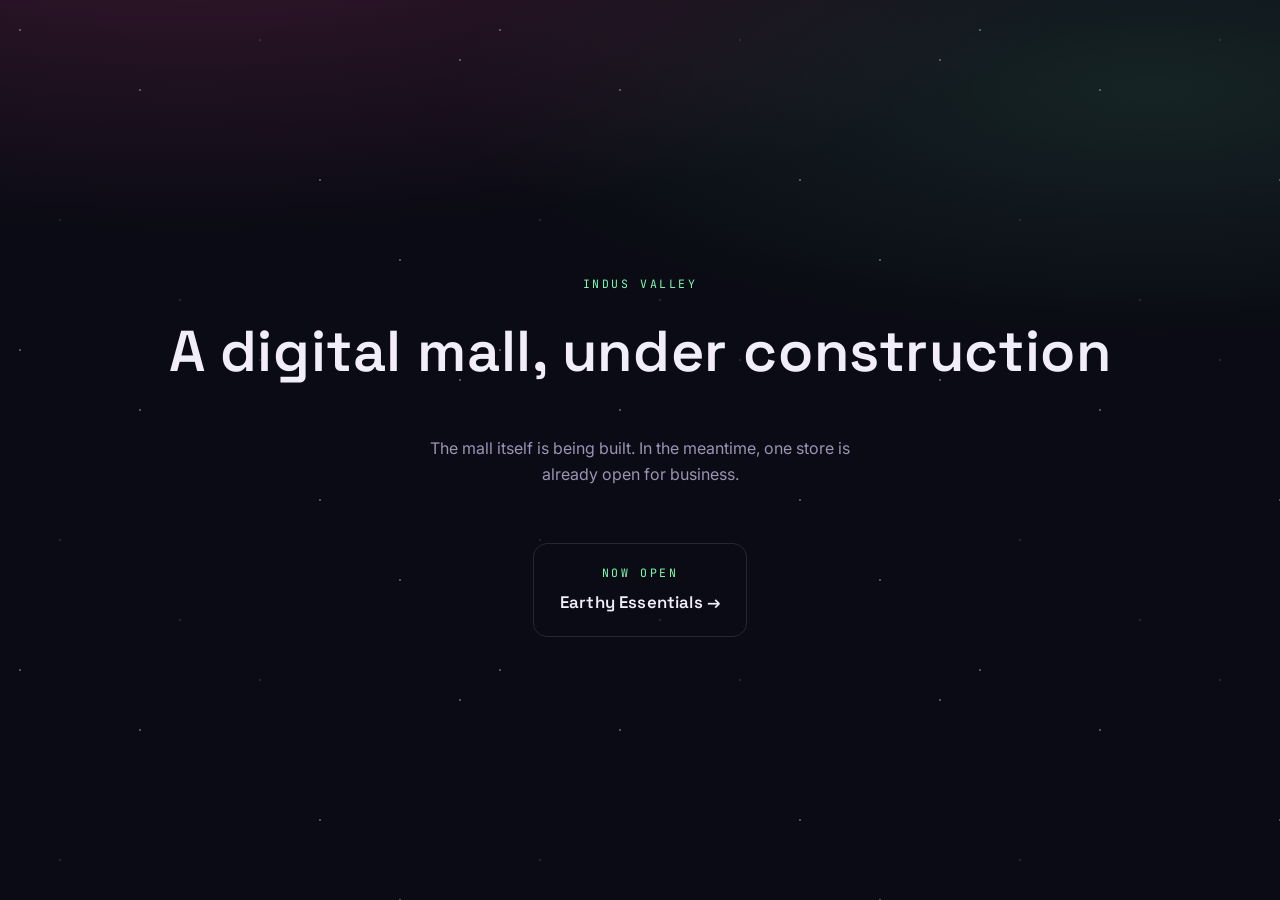
==== index.html @ fb7bfc99 "Add files via upload" ====
<!doctype html>
<html lang="en">
<head>
<meta charset="utf-8">
<meta name="viewport" content="width=device-width, initial-scale=1">
<title>Indus Valley</title>
<meta name="description" content="Indus Valley — a digital mall of stores. Earthy Essentials is now open.">
<link rel="preconnect" href="https://fonts.googleapis.com">
<link href="https://fonts.googleapis.com/css2?family=Space+Grotesk:wght@500;600;700&family=Inter:wght@400;500;600&family=JetBrains+Mono:wght@400;500&display=swap" rel="stylesheet">
<link rel="stylesheet" href="/style.css">
</head>
<body>
<div class="starfield" aria-hidden="true"></div>

<div class="landing">
  <p class="eyebrow">Indus Valley</p>
  <h1>A digital mall, under construction</h1>
  <p style="color:var(--dust);max-width:46ch;">The mall itself is being built. In the meantime, one store is already open for business.</p>

  <div class="stores">
    <a class="store-card" href="/earthyessentials/">
      <span class="eyebrow">Now open</span>
      <h3>Earthy Essentials →</h3>
    </a>
  </div>
</div>

</body>
</html>
---- style.css ----
/* ==========================================================================
   Indus Valley / Earthy Essentials — shared stylesheet
   Design tokens
   ========================================================================== */
:root{
  --space-black:#0a0b14;
  --nebula-violet:#1c1533;
  --nebula-violet-2:#241b3d;
  --plasma-pink:#ff4fa3;
  --plasma-pink-dim:#a83a72;
  --bio-green:#7cffb2;
  --bio-green-dim:#3f7a5c;
  --starlight:#f1eefa;
  --dust:#9c93b5;
  --hairline: rgba(241,238,250,0.12);

  --display:'Space Grotesk', 'Arial Narrow', sans-serif;
  --body:'Inter', -apple-system, 'Segoe UI', sans-serif;
  --mono:'JetBrains Mono', 'Courier New', monospace;
}

*{box-sizing:border-box;}
html{scroll-behavior:smooth;}
body{
  margin:0;
  background:
    radial-gradient(ellipse 120% 60% at 15% -10%, rgba(255,79,163,0.18), transparent 60%),
    radial-gradient(ellipse 100% 50% at 90% 10%, rgba(124,255,178,0.10), transparent 55%),
    var(--space-black);
  color:var(--starlight);
  font-family:var(--body);
  line-height:1.6;
  -webkit-font-smoothing:antialiased;
  overflow-x:hidden;
}

a{color:inherit;}
img{max-width:100%;display:block;}

h1,h2,h3{
  font-family:var(--display);
  font-weight:600;
  letter-spacing:0.01em;
  margin:0 0 0.4em;
}

.eyebrow{
  font-family:var(--mono);
  font-size:0.72rem;
  letter-spacing:0.22em;
  text-transform:uppercase;
  color:var(--bio-green);
}

/* Starfield background dots, generated via layered gradients */
.starfield{
  position:fixed;
  inset:0;
  z-index:0;
  pointer-events:none;
  background-image:
    radial-gradient(1.5px 1.5px at 20px 30px, var(--starlight), transparent),
    radial-gradient(1.5px 1.5px at 140px 90px, var(--starlight), transparent),
    radial-gradient(1px 1px at 260px 40px, var(--dust), transparent),
    radial-gradient(1.5px 1.5px at 320px 180px, var(--starlight), transparent),
    radial-gradient(1px 1px at 60px 220px, var(--dust), transparent),
    radial-gradient(1.5px 1.5px at 400px 260px, var(--starlight), transparent),
    radial-gradient(1px 1px at 180px 300px, var(--dust), transparent),
    radial-gradient(1.5px 1.5px at 460px 60px, var(--starlight), transparent);
  background-repeat:repeat;
  background-size:480px 320px;
  opacity:0.6;
  animation:drift 90s linear infinite;
}
@keyframes drift{
  from{background-position:0 0;}
  to{background-position:-480px 320px;}
}

.wrap{position:relative;z-index:1;max-width:1080px;margin:0 auto;padding:0 24px;}

/* ---------------- Header / nav ---------------- */
header.site{
  position:sticky;top:0;z-index:20;
  backdrop-filter:blur(10px);
  background:rgba(10,11,20,0.72);
  border-bottom:1px solid var(--hairline);
}
.nav-row{
  display:flex;align-items:center;justify-content:space-between;
  padding:14px 0;
}
.brand{
  font-family:var(--display);
  font-size:1.15rem;
  text-decoration:none;
  display:flex;align-items:center;gap:8px;
}
.brand .dot{width:8px;height:8px;border-radius:50%;background:var(--bio-green);box-shadow:0 0 8px var(--bio-green);}
.back-link{
  font-family:var(--mono);
  font-size:0.78rem;
  color:var(--dust);
  text-decoration:none;
  border:1px solid var(--hairline);
  padding:6px 12px;
  border-radius:100px;
}
.back-link:hover{color:var(--starlight);border-color:var(--dust);}

/* ---------------- Hero ---------------- */
.hero{padding:72px 0 40px;text-align:center;}
.hero h1{
  font-size:clamp(2.4rem,6vw,4.2rem);
  background:linear-gradient(120deg,var(--starlight) 30%,var(--plasma-pink) 70%,var(--bio-green) 100%);
  -webkit-background-clip:text;background-clip:text;color:transparent;
}
.hero p.tagline{
  max-width:560px;margin:18px auto 0;
  color:var(--dust);
  font-size:1.05rem;
}

/* ---------------- Constellation nav ---------------- */
.constellation{
  margin:56px auto 0;
  max-width:920px;
}
.constellation svg{width:100%;height:auto;overflow:visible;}
.const-line{stroke:var(--hairline);stroke-width:1;}
.const-node circle{
  fill:var(--nebula-violet-2);
  stroke:var(--bio-green);
  stroke-width:1.4;
  transition:transform .25s ease, fill .25s ease;
}
.const-node{cursor:pointer;}
.const-node:hover circle{fill:var(--bio-green);transform-origin:center;}
.const-node text{
  fill:var(--dust);
  font-family:var(--mono);
  font-size:9px;
  text-transform:uppercase;
  letter-spacing:0.05em;
}
.const-node:hover text{fill:var(--starlight);}
@media (prefers-reduced-motion:no-preference){
  .const-node circle{animation:twinkle 3.4s ease-in-out infinite;}
  .const-node:nth-child(odd) circle{animation-delay:1.1s;}
  .const-node:nth-child(3n) circle{animation-delay:2.2s;}
}
@keyframes twinkle{
  0%,100%{opacity:1;}
  50%{opacity:0.55;}
}

/* ---------------- Category sections ---------------- */
.category{
  display:grid;
  grid-template-columns:1fr 1fr;
  gap:40px;
  align-items:center;
  padding:64px 0;
  border-top:1px solid var(--hairline);
  scroll-margin-top:90px;
}
.category:nth-child(even){direction:rtl;}
.category:nth-child(even) > *{direction:ltr;}
.category .media{
  border-radius:14px;
  overflow:hidden;
  border:1px solid var(--hairline);
  box-shadow:0 30px 60px -30px rgba(0,0,0,0.6);
  position:relative;
}
.category .media::after{
  content:"";position:absolute;inset:0;
  background:linear-gradient(180deg,transparent 60%,rgba(10,11,20,0.55));
}
.category .media img{width:100%;height:100%;object-fit:cover;aspect-ratio:4/3;}
.category .index{
  font-family:var(--mono);
  color:var(--plasma-pink);
  font-size:0.8rem;
  letter-spacing:0.18em;
}
.category h2{font-size:1.7rem;margin-top:6px;}
.category p{color:var(--dust);max-width:44ch;}

@media (max-width:760px){
  .category, .category:nth-child(even){
    grid-template-columns:1fr;direction:ltr;
  }
}

/* ---------------- Specials / Instore banner ---------------- */
.specials{
  margin:24px 0 0;
  padding:36px;
  border-radius:16px;
  border:1px dashed var(--plasma-pink-dim);
  background:linear-gradient(135deg, rgba(255,79,163,0.08), rgba(124,255,178,0.05));
  text-align:center;
}
.specials h3{color:var(--plasma-pink);}

/* ---------------- Membership ---------------- */
.membership{
  padding:72px 0;
  text-align:center;
  border-top:1px solid var(--hairline);
}
.membership .form-shell{
  margin-top:28px;
  border:1px solid var(--hairline);
  border-radius:16px;
  overflow:hidden;
  background:var(--nebula-violet);
}
.membership iframe{width:100%;height:900px;border:0;background:var(--starlight);}

/* ---------------- Footer ---------------- */
footer.site{
  padding:40px 0 60px;
  text-align:center;
  color:var(--dust);
  font-family:var(--mono);
  font-size:0.78rem;
  letter-spacing:0.04em;
}
footer.site a{color:var(--bio-green);text-decoration:none;}

/* ---------------- Age gate ---------------- */
.age-gate{
  position:fixed;inset:0;z-index:50;
  background:rgba(6,6,12,0.94);
  display:flex;align-items:center;justify-content:center;
  padding:24px;
}
.age-gate[hidden]{display:none;}
.age-card{
  max-width:380px;text-align:center;
  border:1px solid var(--hairline);
  border-radius:16px;
  padding:36px 28px;
  background:var(--nebula-violet);
}
.age-card h2{font-size:1.3rem;}
.age-card p{color:var(--dust);font-size:0.92rem;}
.age-actions{display:flex;gap:12px;margin-top:24px;}
.btn{
  flex:1;
  font-family:var(--mono);
  font-size:0.82rem;
  letter-spacing:0.04em;
  padding:12px 16px;
  border-radius:100px;
  border:1px solid var(--hairline);
  background:transparent;
  color:var(--starlight);
  cursor:pointer;
}
.btn.primary{background:var(--bio-green);color:var(--space-black);border-color:var(--bio-green);font-weight:600;}
.btn:focus-visible, a:focus-visible, .const-node:focus-visible circle{
  outline:2px solid var(--plasma-pink);outline-offset:3px;
}

/* Coming-soon landing (root indusvalley.earth) */
.landing{
  min-height:100vh;
  display:flex;flex-direction:column;align-items:center;justify-content:center;
  text-align:center;padding:24px;position:relative;z-index:1;
}
.landing h1{font-size:clamp(2.2rem,7vw,3.6rem);}
.stores{
  margin-top:40px;display:flex;gap:16px;flex-wrap:wrap;justify-content:center;
}
.store-card{
  border:1px solid var(--hairline);
  border-radius:14px;
  padding:20px 26px;
  text-decoration:none;
  min-width:200px;
  transition:border-color .2s ease, transform .2s ease;
}
.store-card:hover{border-color:var(--bio-green);transform:translateY(-2px);}
.store-card .eyebrow{display:block;margin-bottom:6px;}
.store-card h3{margin:0;font-size:1.05rem;}
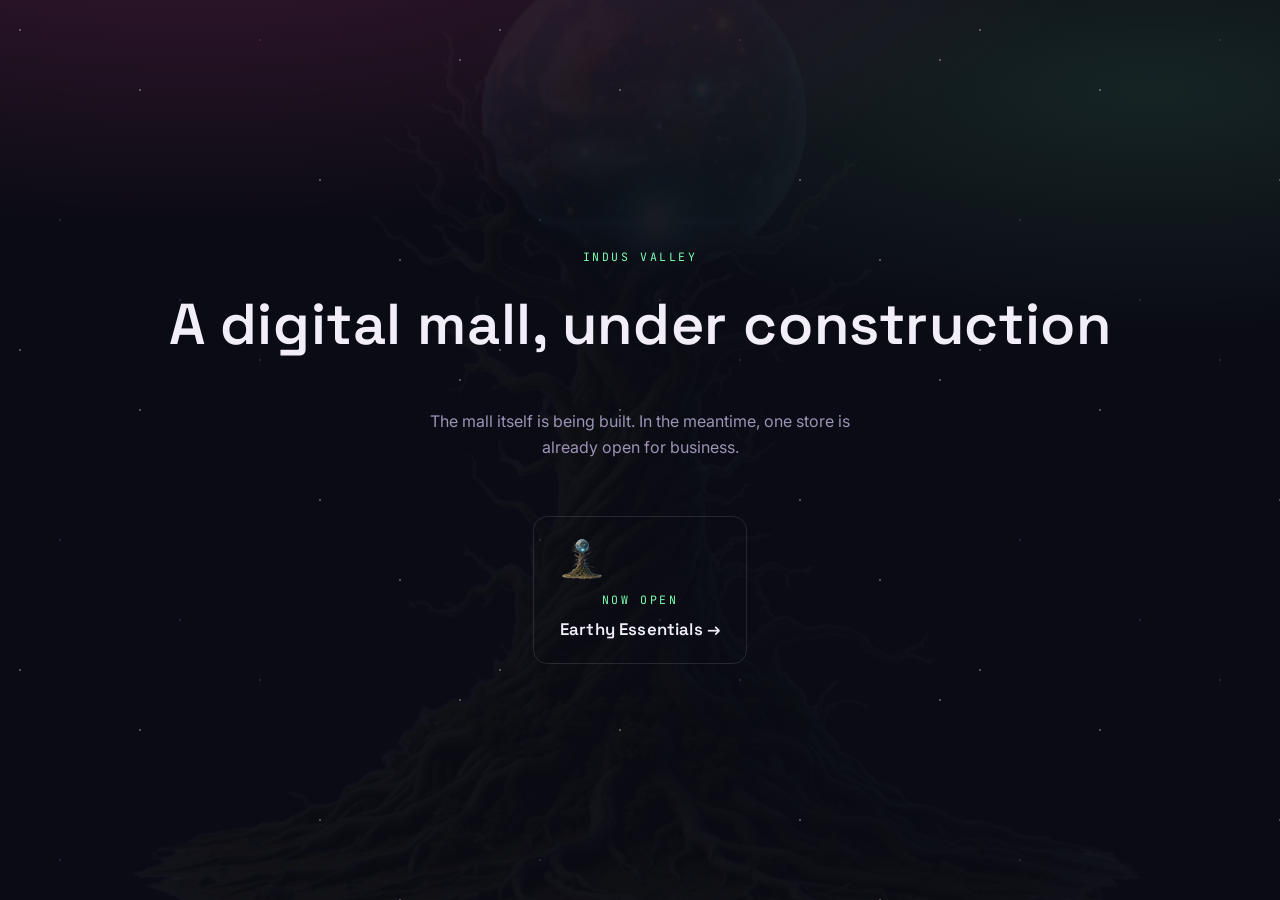
==== commit 1d470d5b: "Add files via upload" ====
--- a/index.html
+++ b/index.html
@@ -8,6 +8,8 @@
 <link rel="preconnect" href="https://fonts.googleapis.com">
 <link href="https://fonts.googleapis.com/css2?family=Space+Grotesk:wght@500;600;700&family=Inter:wght@400;500;600&family=JetBrains+Mono:wght@400;500&display=swap" rel="stylesheet">
 <link rel="stylesheet" href="/style.css">
+<link rel="icon" type="image/png" sizes="192x192" href="/assets/favicon-192.png">
+<link rel="icon" type="image/png" sizes="64x64" href="/assets/favicon-64.png">
 </head>
 <body>
 <div class="starfield" aria-hidden="true"></div>
@@ -19,6 +21,7 @@
 
   <div class="stores">
     <a class="store-card" href="/earthyessentials/">
+      <img src="/assets/logo-icon-small.png" alt="" class="store-card-icon">
       <span class="eyebrow">Now open</span>
       <h3>Earthy Essentials →</h3>
     </a>
--- a/style.css
+++ b/style.css
@@ -79,6 +79,22 @@
 
 .wrap{position:relative;z-index:1;max-width:1080px;margin:0 auto;padding:0 24px;}
 
+body::before{
+  content:"";
+  position:fixed;
+  top:50%;left:50%;
+  transform:translate(-50%,-50%);
+  width:min(1100px, 140vw);
+  height:min(1100px, 140vw);
+  background-image:url('assets/logo-icon.png');
+  background-size:contain;
+  background-repeat:no-repeat;
+  background-position:center;
+  opacity:0.05;
+  z-index:0;
+  pointer-events:none;
+}
+
 /* ---------------- Header / nav ---------------- */
 header.site{
   position:sticky;top:0;z-index:20;
@@ -97,6 +113,7 @@
   display:flex;align-items:center;gap:8px;
 }
 .brand .dot{width:8px;height:8px;border-radius:50%;background:var(--bio-green);box-shadow:0 0 8px var(--bio-green);}
+.brand-mark{height:150px;width:auto;display:block;}
 .back-link{
   font-family:var(--mono);
   font-size:0.78rem;
@@ -107,6 +124,14 @@
   border-radius:100px;
 }
 .back-link:hover{color:var(--starlight);border-color:var(--dust);}
+.header-links{display:flex;align-items:center;gap:16px;}
+.header-links > a:not(.back-link){
+  font-family:var(--mono);
+  font-size:0.8rem;
+  color:var(--dust);
+  text-decoration:none;
+}
+.header-links > a:not(.back-link):hover{color:var(--bio-green);}
 
 /* ---------------- Hero ---------------- */
 .hero{padding:72px 0 40px;text-align:center;}
@@ -175,7 +200,12 @@
 }
 .category .media::after{
   content:"";position:absolute;inset:0;
-  background:linear-gradient(180deg,transparent 60%,rgba(10,11,20,0.55));
+  background-image:
+    linear-gradient(180deg,transparent 60%,rgba(10,11,20,0.55)),
+    url('assets/logo-icon.png');
+  background-repeat:no-repeat, no-repeat;
+  background-position:0 0, bottom 10px right 10px;
+  background-size:100% 100%, 44px 44px;
 }
 .category .media img{width:100%;height:100%;object-fit:cover;aspect-ratio:4/3;}
 .category .index{
@@ -192,6 +222,69 @@
     grid-template-columns:1fr;direction:ltr;
   }
 }
+
+/* Full-width category variant (used once real product data exists) */
+.category--full{
+  display:block;
+}
+.category--full .cat-head p{max-width:none;}
+.category--full .strain-tag{display:inline-block;margin-top:6px;}
+
+.photo-pending{
+  margin-top:20px;
+  aspect-ratio:21/8;
+  border-radius:14px;
+  border:1px dashed var(--hairline);
+  display:flex;flex-direction:column;align-items:center;justify-content:center;
+  gap:8px;color:var(--dust);
+  background-color:rgba(255,255,255,0.02);
+  background-image:url('assets/logo-icon.png');
+  background-repeat:no-repeat;
+  background-position:bottom 10px right 10px;
+  background-size:44px 44px;
+  position:relative;
+}
+.photo-pending .play-dot{border:none;font-size:1.4rem;}
+.photo-pending p{margin:0;font-family:var(--mono);font-size:0.72rem;letter-spacing:0.08em;text-transform:uppercase;}
+
+.product-grid{
+  margin-top:20px;
+  display:grid;
+  grid-template-columns:repeat(auto-fill, minmax(180px, 1fr));
+  gap:14px;
+}
+.product-card{
+  border:1px solid var(--hairline);
+  border-radius:12px;
+  padding:16px 18px;
+  background:var(--nebula-violet);
+}
+.product-card h4{
+  font-family:var(--display);font-size:1rem;margin:0 0 4px;color:var(--starlight);
+}
+.product-card .variant{margin:0 0 6px;color:var(--dust);font-size:0.85rem;max-width:none;}
+.product-card .price{margin:0;color:var(--bio-green);font-family:var(--mono);font-size:0.85rem;max-width:none;}
+.product-card .badge{
+  display:inline-block;margin-top:8px;
+  padding:3px 12px;border-radius:100px;
+  font-family:var(--mono);font-size:0.7rem;letter-spacing:0.03em;
+  border:1px solid var(--plasma-pink-dim);color:var(--plasma-pink);
+}
+
+.strain-tag{
+  display:inline-block;
+  font-family:var(--mono);font-size:0.72rem;letter-spacing:0.06em;
+  color:var(--bio-green);border:1px solid var(--bio-green-dim);
+  padding:4px 12px;border-radius:100px;
+}
+
+.coming-soon-block{
+  margin-top:20px;
+  border:1px dashed var(--hairline);
+  border-radius:14px;
+  padding:36px;text-align:center;color:var(--dust);
+}
+.coming-soon-block p:last-child{margin:6px 0 0;max-width:none;}
 
 /* ---------------- Specials / Instore banner ---------------- */
 .specials{
@@ -204,6 +297,74 @@
 }
 .specials h3{color:var(--plasma-pink);}
 
+/* ---------------- Garden of Balance video section ---------------- */
+.learn{
+  padding:72px 0 24px;
+  border-top:1px solid var(--hairline);
+  text-align:center;
+}
+.avatar-tabs{
+  margin-top:36px;
+  display:flex;gap:10px;justify-content:center;flex-wrap:wrap;
+}
+.avatar-tab{
+  font-family:var(--mono);font-size:0.82rem;letter-spacing:0.04em;
+  padding:10px 20px;border-radius:100px;
+  border:1px solid var(--hairline);
+  background:transparent;color:var(--dust);cursor:pointer;
+  transition:border-color .2s ease, color .2s ease, background .2s ease;
+}
+.avatar-tab:hover{color:var(--starlight);border-color:var(--dust);}
+.avatar-tab.active{background:var(--bio-green);color:var(--space-black);border-color:var(--bio-green);font-weight:600;}
+
+.learn-panel{
+  margin-top:28px;
+  display:grid;
+  grid-template-columns:1.3fr 1fr;
+  gap:24px;
+  text-align:left;
+  align-items:start;
+}
+@media (max-width:760px){
+  .learn-panel{grid-template-columns:1fr;}
+}
+.video-frame{
+  border-radius:14px;
+  overflow:hidden;
+  aspect-ratio:16/9;
+  background:var(--space-black);
+  border:1px solid var(--hairline);
+  position:relative;
+}
+.video-frame video{width:100%;height:100%;border:0;display:block;background:#000;}
+.video-placeholder{
+  position:absolute;inset:0;
+  display:flex;flex-direction:column;align-items:center;justify-content:center;
+  gap:10px;color:var(--dust);
+}
+.video-placeholder[hidden]{display:none;}
+.play-dot{
+  width:48px;height:48px;border-radius:50%;
+  border:1px solid var(--bio-green);color:var(--bio-green);
+  display:flex;align-items:center;justify-content:center;
+  font-size:0.95rem;
+}
+.video-placeholder p{margin:0;font-family:var(--mono);font-size:0.75rem;letter-spacing:0.08em;text-transform:uppercase;color:var(--dust);}
+
+.question-list{
+  display:flex;flex-direction:column;gap:10px;
+}
+.question-btn{
+  text-align:left;
+  font-family:var(--body);font-size:0.95rem;color:var(--starlight);
+  padding:14px 18px;border-radius:12px;
+  border:1px solid var(--hairline);
+  background:var(--nebula-violet);
+  cursor:pointer;
+  transition:border-color .2s ease, transform .15s ease;
+}
+.question-btn:hover{border-color:var(--bio-green);transform:translateX(2px);}
+
 /* ---------------- Membership ---------------- */
 .membership{
   padding:72px 0;
@@ -230,24 +391,58 @@
 }
 footer.site a{color:var(--bio-green);text-decoration:none;}
 
-/* ---------------- Age gate ---------------- */
-.age-gate{
-  position:fixed;inset:0;z-index:50;
-  background:rgba(6,6,12,0.94);
+/* ---------------- Gate screens (age + membership) ---------------- */
+.gate-screen{
+  position:relative;z-index:1;
+  min-height:100vh;
   display:flex;align-items:center;justify-content:center;
-  padding:24px;
-}
-.age-gate[hidden]{display:none;}
-.age-card{
-  max-width:380px;text-align:center;
+  padding:48px 24px;
+}
+.gate-screen[hidden]{display:none;}
+.gate-card{
+  max-width:420px;width:100%;text-align:center;
   border:1px solid var(--hairline);
   border-radius:16px;
-  padding:36px 28px;
+  padding:40px 32px;
   background:var(--nebula-violet);
 }
-.age-card h2{font-size:1.3rem;}
-.age-card p{color:var(--dust);font-size:0.92rem;}
-.age-actions{display:flex;gap:12px;margin-top:24px;}
+.gate-card--wide{max-width:640px;}
+.gate-logo{max-width:220px;width:60%;margin:0 auto 20px;display:block;}
+.gate-logo--small{max-width:80px;}
+.gate-card h1{font-size:1.6rem;}
+.gate-card p{color:var(--dust);font-size:0.95rem;}
+.gate-actions{display:flex;gap:12px;margin-top:24px;}
+.gate-actions--center{justify-content:center;}
+.gate-card .form-shell{margin-top:24px;}
+.gate-card .form-shell iframe{height:640px;}
+.gate-skip{margin-top:16px;font-size:0.85rem;}
+.linklike{
+  background:none;border:none;padding:0;
+  color:var(--bio-green);font-family:var(--mono);font-size:0.85rem;
+  text-decoration:underline;cursor:pointer;
+}
+.access-code-block{margin-top:28px;text-align:left;}
+.access-code-block label{
+  display:block;font-family:var(--mono);font-size:0.75rem;
+  letter-spacing:0.08em;text-transform:uppercase;color:var(--dust);
+  margin-bottom:8px;
+}
+.access-code-row{display:flex;gap:10px;flex-wrap:wrap;}
+.access-code-row input{
+  flex:1;min-width:180px;
+  background:var(--space-black);
+  border:1px solid var(--hairline);
+  border-radius:10px;
+  padding:12px 14px;
+  color:var(--starlight);
+  font-family:var(--body);font-size:0.95rem;
+}
+.access-code-row input:focus-visible{outline:2px solid var(--bio-green);outline-offset:2px;}
+.access-code-row .btn{flex:none;}
+.access-code-msg{
+  margin-top:10px;font-size:0.85rem;color:var(--plasma-pink);
+}
+.access-code-msg[hidden]{display:none;}
 .btn{
   flex:1;
   font-family:var(--mono);
@@ -284,5 +479,6 @@
   transition:border-color .2s ease, transform .2s ease;
 }
 .store-card:hover{border-color:var(--bio-green);transform:translateY(-2px);}
+.store-card-icon{width:44px;height:44px;margin-bottom:10px;}
 .store-card .eyebrow{display:block;margin-bottom:6px;}
 .store-card h3{margin:0;font-size:1.05rem;}
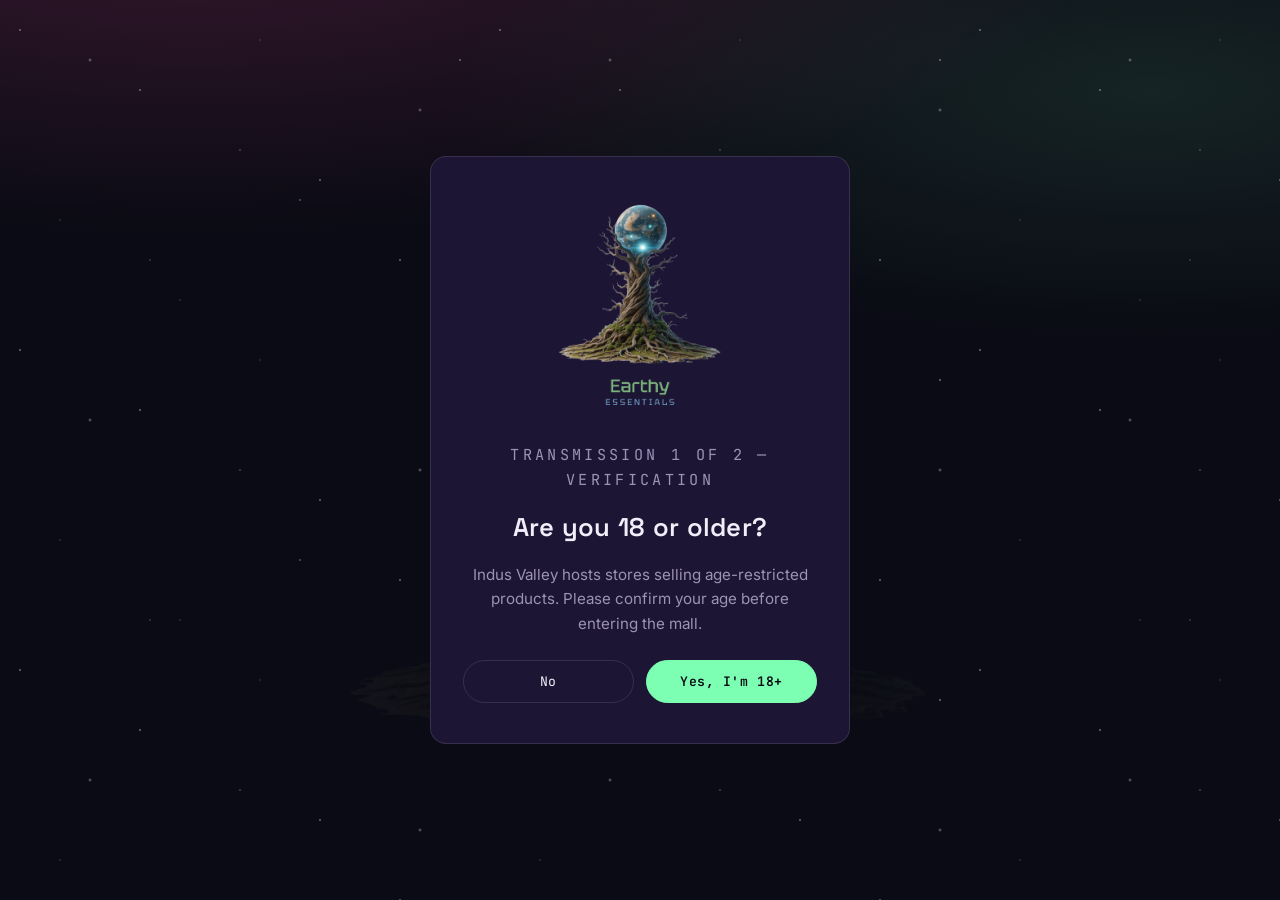
==== commit df9ec68a: "Add files via upload" ====
--- a/index.html
+++ b/index.html
@@ -13,20 +13,251 @@
 </head>
 <body>
 <div class="starfield" aria-hidden="true"></div>
-
-<div class="landing">
-  <p class="eyebrow">Indus Valley</p>
-  <h1>A digital mall, under construction</h1>
-  <p style="color:var(--dust);max-width:46ch;">The mall itself is being built. In the meantime, one store is already open for business.</p>
-
-  <div class="stores">
-    <a class="store-card" href="/earthyessentials/">
-      <img src="/assets/logo-icon-small.png" alt="" class="store-card-icon">
-      <span class="eyebrow">Now open</span>
-      <h3>Earthy Essentials →</h3>
-    </a>
+<div class="starfield starfield-fast" aria-hidden="true"></div>
+
+<!-- ===================== STAGE 1: AGE VERIFICATION ===================== -->
+<section class="gate-screen" id="gateAge">
+  <div class="gate-card">
+    <img class="gate-logo" src="/assets/logo-vertical-medium.png" alt="Indus Valley">
+    <p class="eyebrow">Transmission 1 of 2 — Verification</p>
+    <h1>Are you 18 or older?</h1>
+    <p>Indus Valley hosts stores selling age-restricted products. Please confirm your age before entering the mall.</p>
+    <div class="gate-actions">
+      <button class="btn" id="ageNo">No</button>
+      <button class="btn primary" id="ageYes">Yes, I'm 18+</button>
+    </div>
+  </div>
+</section>
+
+<!-- ===================== STAGE 2: MEMBERSHIP & VERIFICATION ===================== -->
+<section class="gate-screen" id="gateMember" hidden>
+  <div class="gate-card gate-card--wide">
+    <p class="eyebrow">Transmission 2 of 2 — Membership</p>
+    <h1>Join the crew</h1>
+    <p>New here? Fill in the membership form below. We'll email you a unique access code — you'll only be let into the mall once you enter it below. Already a member? Enter your code straight away.</p>
+
+    <form id="membershipForm" class="member-form">
+      <div class="form-field">
+        <label for="mfName">Full name</label>
+        <input type="text" id="mfName" name="name" required autocomplete="name">
+      </div>
+      <div class="form-field">
+        <label for="mfEmail">Email address</label>
+        <input type="email" id="mfEmail" name="email" required autocomplete="email">
+      </div>
+      <div class="form-field">
+        <label for="mfPhone">Phone number</label>
+        <input type="tel" id="mfPhone" name="phone" autocomplete="tel">
+      </div>
+
+      <fieldset class="form-field">
+        <legend>Are you 18 years or older?</legend>
+        <label class="radio-option"><input type="radio" name="ageConfirm" value="yes" required> Yes</label>
+        <label class="radio-option"><input type="radio" name="ageConfirm" value="no"> No</label>
+      </fieldset>
+      <p class="age-block-msg" id="ageBlockMsg" hidden>You must be 18 or older to join. Come back when you're 18 — see you then 🌙</p>
+
+      <label class="consent-row">
+        <input type="checkbox" id="mfConsent" required>
+        <span>I confirm I am 18 or older, the details above are accurate, and I agree to the club's <button type="button" class="linklike-inline" id="disclaimerToggle">membership terms &amp; disclaimer</button>.</span>
+      </label>
+
+      <div class="disclaimer-box" id="disclaimerBox" hidden>
+        <h4>Membership Terms &amp; Disclaimer</h4>
+        <p>This membership form is provided for the purpose of joining the Indus Valley club, granting access to Indus Valley's stores, including Earthy Essentials. By submitting this form, you confirm that you are 18 years of age or older, and that all details you have provided are true and accurate to the best of your knowledge.</p>
+        <p>Membership is intended for personal, private, and responsible use in accordance with applicable law. Indus Valley does not encourage or condone unlawful use, sale, or distribution of any product. It remains the member's responsibility to understand and comply with the laws applicable to them in their jurisdiction.</p>
+        <p>Your information is used solely to manage your membership, verify your age, and communicate with you about your membership and any associated benefits, such as your access code or promotions. It will not be sold to third parties.</p>
+        <p>Membership may be declined or revoked at the discretion of Indus Valley.</p>
+      </div>
+
+      <button type="submit" class="btn primary" id="memberSubmitBtn">Join the Club</button>
+      <p class="form-msg" id="formMsg" hidden></p>
+    </form>
+
+    <div id="membershipSuccess" hidden>
+      <p class="eyebrow">Welcome</p>
+      <h2>You're in the club 🖖</h2>
+      <p style="color:var(--dust);">Check your email for your access code, then enter it below.</p>
+    </div>
+
+    <div class="access-code-block">
+      <label for="accessCodeInput">Access code</label>
+      <div class="access-code-row">
+        <input type="text" id="accessCodeInput" placeholder="Enter the code from your verification email" autocomplete="off">
+        <button class="btn primary" id="accessCodeSubmit">Enter the mall</button>
+      </div>
+      <p class="access-code-msg" id="accessCodeMsg" hidden></p>
+    </div>
+  </div>
+</section>
+
+<!-- ===================== STAGE 3: MALL LANDING ===================== -->
+<div id="mallApp" hidden>
+  <div class="landing">
+    <p class="eyebrow landing-title-eyebrow">Indus Valley</p>
+    <h1>A digital mall, under construction</h1>
+    <p style="color:var(--dust);max-width:46ch;">The mall itself is being built. In the meantime, one store is already open for business.</p>
+
+    <div class="stores">
+      <a class="store-card" href="/earthyessentials/">
+        <span class="eyebrow">Now open</span>
+        <img src="/assets/logo-vertical-medium.png" alt="Earthy Essentials" class="store-card-logo">
+        <span class="store-card-cta">Enter the store <span class="store-card-arrow">→</span></span>
+      </a>
+    </div>
   </div>
 </div>
 
+<script>
+  (function(){
+    var gateAge = document.getElementById('gateAge');
+    var gateMember = document.getElementById('gateMember');
+    var mallApp = document.getElementById('mallApp');
+
+    // Paste your deployed Apps Script Web App URL here once you've set it up
+    // (see DEPLOY_INSTRUCTIONS.md). Same URL as the Earthy Essentials store page.
+    var APPS_SCRIPT_URL = 'https://script.google.com/macros/s/AKfycbyYl6u9whFo-Feo1aczUheKbd3rLkEs0ZjsCzrJ6P5FfqUs3s2kt-ZUOWNzQbq3-hpCgg/exec';
+
+    function showMall(){
+      gateAge.hidden = true;
+      gateMember.hidden = true;
+      mallApp.hidden = false;
+    }
+    function showMemberGate(){
+      gateAge.hidden = true;
+      gateMember.hidden = false;
+    }
+
+    var ageOk, memberOk;
+    try{
+      ageOk = localStorage.getItem('ee_age_ok') === '1';
+      memberOk = localStorage.getItem('ee_member_ok') === '1';
+    }catch(e){ ageOk = false; memberOk = false; }
+
+    if(ageOk && memberOk){
+      showMall();
+    } else if(ageOk){
+      showMemberGate();
+    } // else: default state already shows gateAge
+
+    document.getElementById('ageYes').addEventListener('click', function(){
+      try{ localStorage.setItem('ee_age_ok','1'); }catch(e){}
+      showMemberGate();
+    });
+    document.getElementById('ageNo').addEventListener('click', function(){
+      window.location.href = 'https://www.google.com';
+    });
+
+    // ---- Membership form: age-radio guard ----
+    var ageRadios = document.querySelectorAll('input[name="ageConfirm"]');
+    var ageBlockMsg = document.getElementById('ageBlockMsg');
+    var memberSubmitBtn = document.getElementById('memberSubmitBtn');
+    ageRadios.forEach(function(radio){
+      radio.addEventListener('change', function(){
+        if(radio.value === 'no' && radio.checked){
+          ageBlockMsg.hidden = false;
+          memberSubmitBtn.disabled = true;
+        } else if(radio.value === 'yes' && radio.checked){
+          ageBlockMsg.hidden = true;
+          memberSubmitBtn.disabled = false;
+        }
+      });
+    });
+
+    // ---- Disclaimer toggle ----
+    document.getElementById('disclaimerToggle').addEventListener('click', function(){
+      var box = document.getElementById('disclaimerBox');
+      box.hidden = !box.hidden;
+    });
+
+    // ---- Membership form submit ----
+    document.getElementById('membershipForm').addEventListener('submit', function(ev){
+      ev.preventDefault();
+      var formMsg = document.getElementById('formMsg');
+      formMsg.hidden = true;
+
+      var ageValue = document.querySelector('input[name="ageConfirm"]:checked');
+      if(!ageValue || ageValue.value !== 'yes'){
+        formMsg.hidden = false;
+        formMsg.textContent = 'You must confirm you are 18 or older to join.';
+        return;
+      }
+      if(!document.getElementById('mfConsent').checked){
+        formMsg.hidden = false;
+        formMsg.textContent = 'Please agree to the membership terms to continue.';
+        return;
+      }
+
+      var payload = {
+        name: document.getElementById('mfName').value,
+        email: document.getElementById('mfEmail').value,
+        phone: document.getElementById('mfPhone').value
+      };
+
+      memberSubmitBtn.disabled = true;
+      memberSubmitBtn.textContent = 'Joining…';
+
+      fetch(APPS_SCRIPT_URL, {
+        method: 'POST',
+        headers: { 'Content-Type': 'text/plain;charset=utf-8' }, // avoids CORS preflight on Apps Script
+        body: JSON.stringify(payload)
+      })
+        .then(function(res){ return res.json(); })
+        .then(function(data){
+          if(data.success){
+            document.getElementById('membershipForm').hidden = true;
+            document.getElementById('membershipSuccess').hidden = false;
+          } else {
+            throw new Error('Signup failed');
+          }
+        })
+        .catch(function(){
+          formMsg.hidden = false;
+          formMsg.textContent = "Something went wrong submitting the form — check your connection and try again.";
+        })
+        .finally(function(){
+          memberSubmitBtn.disabled = false;
+          memberSubmitBtn.textContent = 'Join the Club';
+        });
+    });
+
+    // ---- Access code: validated live against the Apps Script sheet ----
+    function tryAccessCode(){
+      var input = document.getElementById('accessCodeInput');
+      var msg = document.getElementById('accessCodeMsg');
+      var btn = document.getElementById('accessCodeSubmit');
+      var entered = (input.value || '').trim().toUpperCase();
+
+      if(!entered){ return; }
+      msg.hidden = true;
+      btn.disabled = true;
+      btn.textContent = 'Checking…';
+
+      fetch(APPS_SCRIPT_URL + '?action=validate&code=' + encodeURIComponent(entered))
+        .then(function(res){ return res.json(); })
+        .then(function(data){
+          if(data.valid){
+            try{ localStorage.setItem('ee_member_ok','1'); }catch(e){}
+            showMall();
+          } else {
+            msg.hidden = false;
+            msg.textContent = "That code wasn't recognized. Make sure you've submitted the form above and wait for your verification email.";
+          }
+        })
+        .catch(function(){
+          msg.hidden = false;
+          msg.textContent = "Couldn't check that code right now — check your connection and try again.";
+        })
+        .finally(function(){
+          btn.disabled = false;
+          btn.textContent = 'Enter the mall';
+        });
+    }
+    document.getElementById('accessCodeSubmit').addEventListener('click', tryAccessCode);
+    document.getElementById('accessCodeInput').addEventListener('keydown', function(e){
+      if(e.key === 'Enter'){ tryAccessCode(); }
+    });
+  })();
+</script>
 </body>
 </html>
--- a/style.css
+++ b/style.css
@@ -27,6 +27,7 @@
     radial-gradient(ellipse 120% 60% at 15% -10%, rgba(255,79,163,0.18), transparent 60%),
     radial-gradient(ellipse 100% 50% at 90% 10%, rgba(124,255,178,0.10), transparent 55%),
     var(--space-black);
+  background-attachment:fixed;
   color:var(--starlight);
   font-family:var(--body);
   line-height:1.6;
@@ -66,15 +67,30 @@
     radial-gradient(1px 1px at 60px 220px, var(--dust), transparent),
     radial-gradient(1.5px 1.5px at 400px 260px, var(--starlight), transparent),
     radial-gradient(1px 1px at 180px 300px, var(--dust), transparent),
-    radial-gradient(1.5px 1.5px at 460px 60px, var(--starlight), transparent);
+    radial-gradient(1.5px 1.5px at 460px 60px, var(--starlight), transparent),
+    radial-gradient(1px 1px at 240px 150px, var(--starlight), transparent);
   background-repeat:repeat;
   background-size:480px 320px;
   opacity:0.6;
-  animation:drift 90s linear infinite;
+  animation:drift 45s linear infinite;
 }
 @keyframes drift{
   from{background-position:0 0;}
   to{background-position:-480px 320px;}
+}
+.starfield-fast{
+  background-image:
+    radial-gradient(2px 2px at 90px 60px, var(--starlight), transparent),
+    radial-gradient(1.5px 1.5px at 300px 200px, var(--starlight), transparent),
+    radial-gradient(2px 2px at 420px 110px, var(--starlight), transparent),
+    radial-gradient(1.5px 1.5px at 150px 260px, var(--dust), transparent);
+  background-size:520px 360px;
+  opacity:0.45;
+  animation:drift-fast 18s linear infinite;
+}
+@keyframes drift-fast{
+  from{background-position:0 0;}
+  to{background-position:-520px 360px;}
 }
 
 .wrap{position:relative;z-index:1;max-width:1080px;margin:0 auto;padding:0 24px;}
@@ -84,8 +100,8 @@
   position:fixed;
   top:50%;left:50%;
   transform:translate(-50%,-50%);
-  width:min(1100px, 140vw);
-  height:min(1100px, 140vw);
+  width:min(700px, 70vmin);
+  height:min(700px, 70vmin);
   background-image:url('assets/logo-icon.png');
   background-size:contain;
   background-repeat:no-repeat;
@@ -98,12 +114,16 @@
 /* ---------------- Header / nav ---------------- */
 header.site{
   position:sticky;top:0;z-index:20;
-  backdrop-filter:blur(10px);
-  background:rgba(10,11,20,0.72);
-  border-bottom:1px solid var(--hairline);
+  background:
+    radial-gradient(ellipse 120% 60% at 15% -10%, rgba(255,79,163,0.18), transparent 60%),
+    radial-gradient(ellipse 100% 50% at 90% 10%, rgba(124,255,178,0.10), transparent 55%),
+    var(--space-black);
+  background-attachment:fixed;
 }
 .nav-row{
-  display:flex;align-items:center;justify-content:space-between;
+  display:grid;
+  grid-template-columns:1fr auto 1fr;
+  align-items:center;
   padding:14px 0;
 }
 .brand{
@@ -111,9 +131,11 @@
   font-size:1.15rem;
   text-decoration:none;
   display:flex;align-items:center;gap:8px;
+  grid-column:2;
+  justify-self:center;
 }
 .brand .dot{width:8px;height:8px;border-radius:50%;background:var(--bio-green);box-shadow:0 0 8px var(--bio-green);}
-.brand-mark{height:150px;width:auto;display:block;}
+.brand-mark{height:200px;width:auto;display:block;}
 .back-link{
   font-family:var(--mono);
   font-size:0.78rem;
@@ -124,7 +146,7 @@
   border-radius:100px;
 }
 .back-link:hover{color:var(--starlight);border-color:var(--dust);}
-.header-links{display:flex;align-items:center;gap:16px;}
+.header-links{display:flex;align-items:center;gap:16px;grid-column:3;justify-self:end;}
 .header-links > a:not(.back-link){
   font-family:var(--mono);
   font-size:0.8rem;
@@ -134,16 +156,48 @@
 .header-links > a:not(.back-link):hover{color:var(--bio-green);}
 
 /* ---------------- Hero ---------------- */
-.hero{padding:72px 0 40px;text-align:center;}
+.hero{padding:72px 0 64px;text-align:center;}
+.hero-eyebrow{font-size:clamp(0.95rem, 2.2vw, 1.15rem);letter-spacing:0.28em;}
 .hero h1{
   font-size:clamp(2.4rem,6vw,4.2rem);
-  background:linear-gradient(120deg,var(--starlight) 30%,var(--plasma-pink) 70%,var(--bio-green) 100%);
+  background:linear-gradient(120deg,var(--starlight) 30%,#3d7ea6 100%);
   -webkit-background-clip:text;background-clip:text;color:transparent;
 }
 .hero p.tagline{
   max-width:560px;margin:18px auto 0;
   color:var(--dust);
   font-size:1.05rem;
+}
+
+/* ---------------- Comic-style tagline ---------------- */
+.comic-bubble{
+  max-width:600px;
+  margin:28px auto 0;
+}
+.comic-text{
+  font-family:'Comic Neue', var(--body);
+  font-weight:700;
+  font-size:clamp(1.3rem, 3vw, 1.6rem);
+  line-height:1.5;
+  color:var(--dust);
+  max-width:none;
+  margin:0;
+  text-align:center;
+}
+.pop{
+  font-family:'Bangers', var(--display);
+  font-weight:400;
+  font-size:1.15em;
+  letter-spacing:0.03em;
+  padding:0 4px;
+  -webkit-text-stroke:0.6px #111;
+}
+.pop-yellow{color:#ffd23f;}
+.pop-pink{color:var(--plasma-pink);}
+.pop-blue{color:#3d7ea6;}
+.pop-green{color:#2f8f52;}
+@media (max-width:600px){
+  .comic-text{font-size:1.02rem;}
 }
 
 /* ---------------- Constellation nav ---------------- */
@@ -229,6 +283,28 @@
 }
 .category--full .cat-head p{max-width:none;}
 .category--full .strain-tag{display:inline-block;margin-top:6px;}
+
+.category--full .media--wide{
+  margin-top:20px;
+  aspect-ratio:21/8;
+}
+.category--full .media--wide img{aspect-ratio:auto;}
+
+.photo-gallery{
+  margin-top:20px;
+  display:grid;
+  grid-template-columns:1.2fr 1fr 1fr;
+  gap:12px;
+}
+.photo-gallery--wrap{
+  grid-template-columns:repeat(auto-fill, minmax(150px, 1fr));
+}
+.photo-gallery .media{aspect-ratio:auto;}
+.photo-gallery .media img{aspect-ratio:4/3;}
+.photo-gallery--2{grid-template-columns:1fr 1fr;}
+@media (max-width:640px){
+  .photo-gallery, .photo-gallery--2{grid-template-columns:1fr 1fr;}
+}
 
 .photo-pending{
   margin-top:20px;
@@ -299,8 +375,7 @@
 
 /* ---------------- Garden of Balance video section ---------------- */
 .learn{
-  padding:72px 0 24px;
-  border-top:1px solid var(--hairline);
+  padding:56px 0 24px;
   text-align:center;
 }
 .avatar-tabs{
@@ -443,6 +518,57 @@
   margin-top:10px;font-size:0.85rem;color:var(--plasma-pink);
 }
 .access-code-msg[hidden]{display:none;}
+
+/* ---------------- Custom membership form ---------------- */
+.member-form{text-align:left;margin-top:24px;}
+.form-field{margin-bottom:16px;}
+.form-field label, .form-field legend{
+  display:block;font-family:var(--mono);font-size:0.75rem;
+  letter-spacing:0.06em;text-transform:uppercase;color:var(--dust);
+  margin-bottom:6px;padding:0;border:none;
+}
+.form-field input[type="text"], .form-field input[type="email"], .form-field input[type="tel"]{
+  width:100%;background:var(--space-black);
+  border:1px solid var(--hairline);border-radius:10px;
+  padding:12px 14px;color:var(--starlight);
+  font-family:var(--body);font-size:0.95rem;
+}
+.form-field input:focus-visible{outline:2px solid var(--bio-green);outline-offset:2px;}
+.radio-option{
+  display:inline-flex;align-items:center;gap:6px;
+  font-family:var(--body);font-size:0.92rem;color:var(--starlight);
+  text-transform:none;letter-spacing:normal;
+  margin-right:20px;cursor:pointer;
+}
+.radio-option input{accent-color:var(--bio-green);}
+.age-block-msg{
+  color:var(--plasma-pink);font-size:0.88rem;margin:8px 0 0;
+}
+.age-block-msg[hidden]{display:none;}
+.consent-row{
+  display:flex;align-items:flex-start;gap:10px;
+  font-size:0.85rem;color:var(--dust);margin:20px 0 16px;
+  cursor:pointer;
+}
+.consent-row input{margin-top:3px;accent-color:var(--bio-green);flex-shrink:0;}
+.linklike-inline{
+  background:none;border:none;padding:0;
+  color:var(--bio-green);text-decoration:underline;
+  font-family:inherit;font-size:inherit;cursor:pointer;
+}
+.disclaimer-box{
+  margin:0 0 20px;padding:16px 18px;
+  border:1px solid var(--hairline);border-radius:12px;
+  background:var(--space-black);
+  max-height:220px;overflow-y:auto;
+}
+.disclaimer-box[hidden]{display:none;}
+.disclaimer-box h4{margin:0 0 8px;font-size:0.95rem;color:var(--starlight);}
+.disclaimer-box p{font-size:0.82rem;color:var(--dust);line-height:1.6;margin:0 0 10px;}
+.disclaimer-box p:last-child{margin-bottom:0;}
+.form-msg{margin-top:12px;font-size:0.85rem;color:var(--plasma-pink);}
+.form-msg[hidden]{display:none;}
+#membershipSuccess{text-align:center;}
 .btn{
   flex:1;
   font-family:var(--mono);
@@ -467,18 +593,57 @@
   text-align:center;padding:24px;position:relative;z-index:1;
 }
 .landing h1{font-size:clamp(2.2rem,7vw,3.6rem);}
+.landing-title-eyebrow{
+  font-size:clamp(1.4rem, 4vw, 2rem);
+  letter-spacing:0.32em;
+  margin-bottom:10px;
+}
 .stores{
   margin-top:40px;display:flex;gap:16px;flex-wrap:wrap;justify-content:center;
 }
 .store-card{
-  border:1px solid var(--hairline);
+  border:1.5px solid var(--bio-green);
   border-radius:14px;
-  padding:20px 26px;
+  padding:24px 32px 26px;
   text-decoration:none;
-  min-width:200px;
-  transition:border-color .2s ease, transform .2s ease;
-}
-.store-card:hover{border-color:var(--bio-green);transform:translateY(-2px);}
-.store-card-icon{width:44px;height:44px;margin-bottom:10px;}
-.store-card .eyebrow{display:block;margin-bottom:6px;}
-.store-card h3{margin:0;font-size:1.05rem;}
+  min-width:240px;
+  display:flex;flex-direction:column;align-items:center;
+  position:relative;
+  background:
+    radial-gradient(circle at 30% 20%, rgba(124,255,178,0.14), transparent 60%),
+    rgba(124,255,178,0.04);
+  box-shadow:0 0 0 1px rgba(124,255,178,0.15), 0 0 32px -4px rgba(124,255,178,0.45);
+  transition:border-color .2s ease, transform .2s ease, box-shadow .2s ease;
+  animation:card-glow 2.6s ease-in-out infinite;
+}
+.store-card:hover{
+  border-color:var(--bio-green);
+  transform:translateY(-3px);
+  box-shadow:0 0 0 1px rgba(124,255,178,0.3), 0 0 46px -2px rgba(124,255,178,0.65);
+}
+@keyframes card-glow{
+  0%,100%{box-shadow:0 0 0 1px rgba(124,255,178,0.15), 0 0 32px -4px rgba(124,255,178,0.45);}
+  50%{box-shadow:0 0 0 1px rgba(124,255,178,0.3), 0 0 46px 2px rgba(124,255,178,0.7);}
+}
+.store-card .eyebrow{display:block;margin-bottom:14px;}
+.store-card-logo{width:180px;height:auto;display:block;}
+.store-card-cta{
+  display:flex;align-items:center;gap:6px;
+  margin-top:16px;
+  font-family:var(--body);font-weight:600;font-size:1rem;
+  color:var(--starlight);
+}
+.store-card-arrow{
+  display:inline-block;
+  font-size:1.4rem;
+  color:var(--bio-green);
+  animation:arrow-nudge 1.3s ease-in-out infinite;
+}
+@keyframes arrow-nudge{
+  0%,100%{transform:translateX(0);}
+  50%{transform:translateX(6px);}
+}
+@media (prefers-reduced-motion:reduce){
+  .store-card{animation:none;}
+  .store-card-arrow{animation:none;}
+}
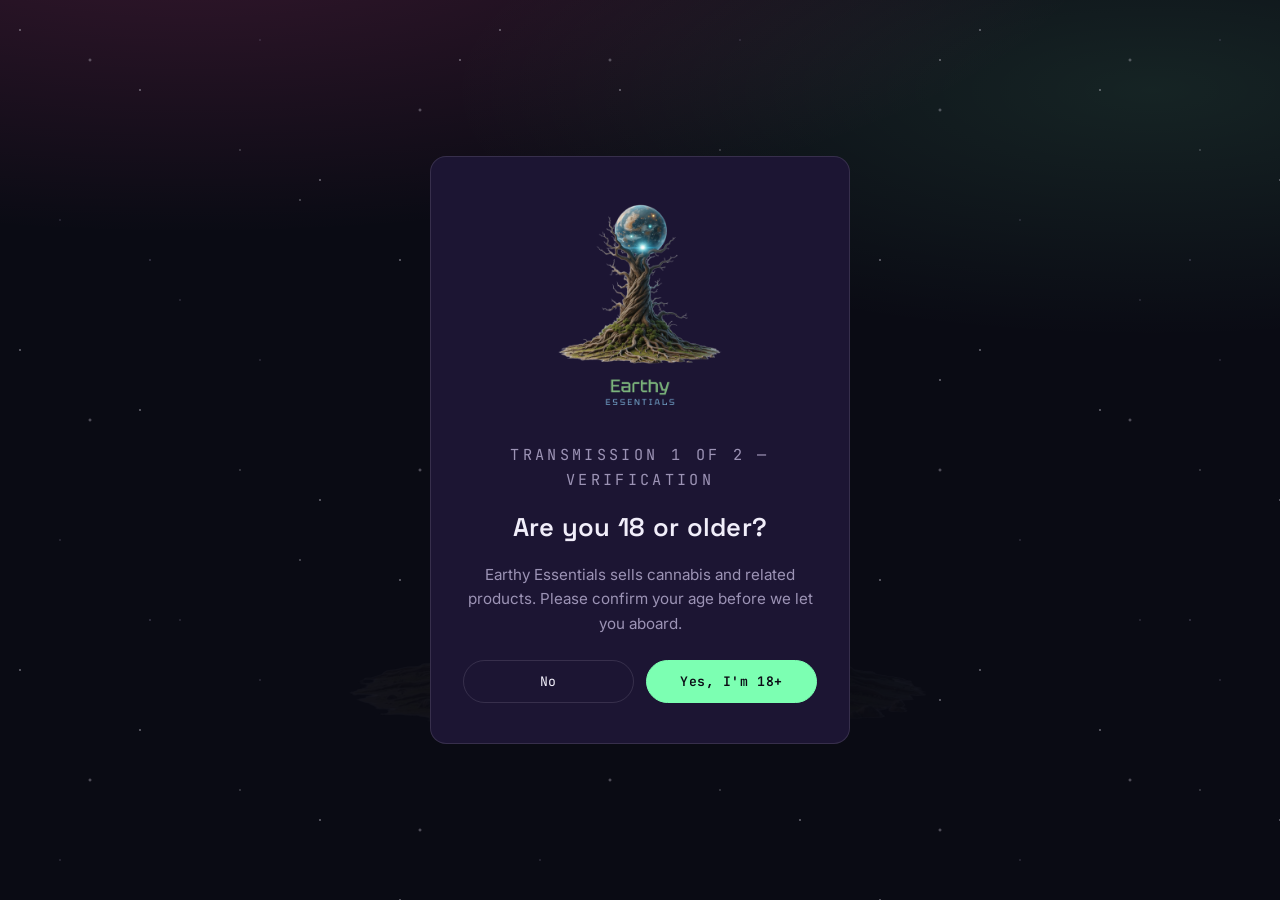
==== commit 95881356: "Add files via upload" ====
--- a/index.html
+++ b/index.html
@@ -3,25 +3,26 @@
 <head>
 <meta charset="utf-8">
 <meta name="viewport" content="width=device-width, initial-scale=1">
-<title>Indus Valley</title>
-<meta name="description" content="Indus Valley — a digital mall of stores. Earthy Essentials is now open.">
+<title>Earthy Essentials — Indus Valley</title>
+<meta name="description" content="Earthy Essentials: drinks, buds & bulk, edibles, vape carts, MoonSticks, cosmetics and CBD — a cosmic exploration of the 420 universe.">
 <link rel="preconnect" href="https://fonts.googleapis.com">
-<link href="https://fonts.googleapis.com/css2?family=Space+Grotesk:wght@500;600;700&family=Inter:wght@400;500;600&family=JetBrains+Mono:wght@400;500&display=swap" rel="stylesheet">
-<link rel="stylesheet" href="/style.css">
-<link rel="icon" type="image/png" sizes="192x192" href="/assets/favicon-192.png">
-<link rel="icon" type="image/png" sizes="64x64" href="/assets/favicon-64.png">
+<link href="https://fonts.googleapis.com/css2?family=Space+Grotesk:wght@500;600;700&family=Inter:wght@400;500;600&family=JetBrains+Mono:wght@400;500&family=Bangers&family=Comic+Neue:wght@400;700&display=swap" rel="stylesheet">
+<link rel="stylesheet" href="../style.css">
+<link rel="icon" type="image/png" sizes="192x192" href="../assets/favicon-192.png">
+<link rel="icon" type="image/png" sizes="64x64" href="../assets/favicon-64.png">
 </head>
 <body>
+
 <div class="starfield" aria-hidden="true"></div>
 <div class="starfield starfield-fast" aria-hidden="true"></div>
 
 <!-- ===================== STAGE 1: AGE VERIFICATION ===================== -->
 <section class="gate-screen" id="gateAge">
   <div class="gate-card">
-    <img class="gate-logo" src="/assets/logo-vertical-medium.png" alt="Indus Valley">
+    <img class="gate-logo" src="../assets/logo-vertical-medium.png" alt="Earthy Essentials">
     <p class="eyebrow">Transmission 1 of 2 — Verification</p>
     <h1>Are you 18 or older?</h1>
-    <p>Indus Valley hosts stores selling age-restricted products. Please confirm your age before entering the mall.</p>
+    <p>Earthy Essentials sells cannabis and related products. Please confirm your age before we let you aboard.</p>
     <div class="gate-actions">
       <button class="btn" id="ageNo">No</button>
       <button class="btn primary" id="ageYes">Yes, I'm 18+</button>
@@ -32,9 +33,10 @@
 <!-- ===================== STAGE 2: MEMBERSHIP & VERIFICATION ===================== -->
 <section class="gate-screen" id="gateMember" hidden>
   <div class="gate-card gate-card--wide">
+    <img class="gate-logo gate-logo--small" src="../assets/logo-icon-small.png" alt="Earthy Essentials">
     <p class="eyebrow">Transmission 2 of 2 — Membership</p>
     <h1>Join the crew</h1>
-    <p>New here? Fill in the membership form below. We'll email you a unique access code — you'll only be let into the mall once you enter it below. Already a member? Enter your code straight away.</p>
+    <p>New here? Fill in the membership form below. We'll email you a unique access code — you'll only be let into the store once you enter it below. Already a member? Enter your code straight away.</p>
 
     <form id="membershipForm" class="member-form">
       <div class="form-field">
@@ -64,10 +66,10 @@
 
       <div class="disclaimer-box" id="disclaimerBox" hidden>
         <h4>Membership Terms &amp; Disclaimer</h4>
-        <p>This membership form is provided for the purpose of joining the Indus Valley club, granting access to Indus Valley's stores, including Earthy Essentials. By submitting this form, you confirm that you are 18 years of age or older, and that all details you have provided are true and accurate to the best of your knowledge.</p>
-        <p>Membership is intended for personal, private, and responsible use in accordance with applicable law. Indus Valley does not encourage or condone unlawful use, sale, or distribution of any product. It remains the member's responsibility to understand and comply with the laws applicable to them in their jurisdiction.</p>
+        <p>This membership form is provided for the purpose of joining Earthy Essentials as a private members' club. By submitting this form, you confirm that you are 18 years of age or older, and that all details you have provided are true and accurate to the best of your knowledge.</p>
+        <p>Membership is intended for personal, private, and responsible use in accordance with applicable law. Earthy Essentials does not encourage or condone unlawful use, sale, or distribution of any product. It remains the member's responsibility to understand and comply with the laws applicable to them in their jurisdiction.</p>
         <p>Your information is used solely to manage your membership, verify your age, and communicate with you about your membership and any associated benefits, such as your access code or promotions. It will not be sold to third parties.</p>
-        <p>Membership may be declined or revoked at the discretion of Indus Valley.</p>
+        <p>Membership may be declined or revoked at the discretion of Earthy Essentials.</p>
       </div>
 
       <button type="submit" class="btn primary" id="memberSubmitBtn">Join the Club</button>
@@ -84,44 +86,321 @@
       <label for="accessCodeInput">Access code</label>
       <div class="access-code-row">
         <input type="text" id="accessCodeInput" placeholder="Enter the code from your verification email" autocomplete="off">
-        <button class="btn primary" id="accessCodeSubmit">Enter the mall</button>
+        <button class="btn primary" id="accessCodeSubmit">Enter store</button>
       </div>
       <p class="access-code-msg" id="accessCodeMsg" hidden></p>
     </div>
   </div>
 </section>
 
-<!-- ===================== STAGE 3: MALL LANDING ===================== -->
-<div id="mallApp" hidden>
-  <div class="landing">
-    <p class="eyebrow landing-title-eyebrow">Indus Valley</p>
-    <h1>A digital mall, under construction</h1>
-    <p style="color:var(--dust);max-width:46ch;">The mall itself is being built. In the meantime, one store is already open for business.</p>
-
-    <div class="stores">
-      <a class="store-card" href="/earthyessentials/">
-        <span class="eyebrow">Now open</span>
-        <img src="/assets/logo-vertical-medium.png" alt="Earthy Essentials" class="store-card-logo">
-        <span class="store-card-cta">Enter the store <span class="store-card-arrow">→</span></span>
-      </a>
+<!-- ===================== STAGE 3: STORE ===================== -->
+<div id="storeApp" hidden>
+
+<header class="site">
+  <div class="wrap nav-row">
+    <a class="brand" href="#top"><img src="../assets/logo-vertical-medium.png" alt="Earthy Essentials" class="brand-mark"></a>
+    <nav class="header-links">
+      <a href="#learn">Garden of Balance</a>
+      <a class="back-link" href="/">← Indus Valley</a>
+    </nav>
+  </div>
+</header>
+
+<main id="top">
+  <section class="hero wrap">
+    <p class="eyebrow hero-eyebrow">Stardate — now boarding</p>
+    <h1>Explore the 420&nbsp;universe</h1>
+    <div class="comic-bubble">
+      <p class="tagline comic-text">Greetings, <span class="pop pop-yellow">cosmic beings</span>. We're all about helping you elevate your mind and find your <span class="pop pop-pink">happy place</span>, where all cosmic connections are made. To <span class="pop pop-blue">boldly go</span> where no <span class="pop pop-green">cannabis</span> has gone before.</p>
     </div>
+
+    <!-- ===================== GARDEN OF BALANCE — INTERACTIVE Q&A ===================== -->
+    <section class="learn" id="learn">
+      <p class="eyebrow">Transmissions from Gaia</p>
+      <h2>The Garden of Balance</h2>
+      <p class="tagline" style="margin-left:0;margin-right:0;">Pick a guide, then pick a question — they'll answer on video.</p>
+
+      <!-- Interactive Q&A picker — hidden until real videos are uploaded.
+           Remove the "hidden" attribute below once videos/ has real .mp4 files. -->
+      <div id="learnInteractive" hidden>
+        <div class="avatar-tabs" id="avatarTabs" role="tablist" aria-label="Choose a guide"></div>
+
+        <div class="learn-panel">
+          <div class="video-frame">
+            <video id="learnVideo" controls playsinline hidden></video>
+            <div class="video-placeholder" id="learnPlaceholder">
+              <span class="play-dot">▶</span>
+              <p id="learnPlaceholderText">Select a question</p>
+            </div>
+          </div>
+          <div class="question-list" id="questionList" role="list"></div>
+        </div>
+      </div>
+
+      <div class="coming-soon-block">
+        <p class="eyebrow">Watch this space</p>
+        <p>Under construction — the guides are still filming. Check back soon.</p>
+      </div>
+    </section>
+  </section>
+
+  <div class="wrap">
+
+    <article class="category category--full" id="drinks">
+      <div class="cat-head">
+        <p class="index">01 / Waypoint</p>
+        <h2>Drinks</h2>
+        <p>Infused beverages for a smoother kind of lift — sip your way across the galaxy.</p>
+      </div>
+      <div class="media media--wide"><img src="assets/products/drinks-sodaze.jpg" alt="Sodaze infused soda cans"></div>
+      <div class="product-grid">
+        <div class="product-card">
+          <h4>Sodaze</h4>
+          <p class="variant">Infused soda can</p>
+          <p class="price">30mg &amp; 50mg cans available</p>
+        </div>
+      </div>
+    </article>
+
+    <article class="category category--full" id="papers">
+      <div class="cat-head">
+        <p class="index">02 / Waypoint</p>
+        <h2>Rolling Paper &amp; Accessories</h2>
+        <p>Everything for the ritual — papers, grinders, trays and the gear that makes it a ceremony.</p>
+      </div>
+      <div class="media media--wide"><img src="assets/products/papers-puffnpass.jpg" alt="Puff 'N Pass unbleached rolling papers with filter tips"></div>
+      <div class="product-grid">
+        <div class="product-card">
+          <h4>Puff 'N Pass</h4>
+          <p class="variant">Unbleached rolling paper + filter tips, 1¼ size</p>
+          <p class="price">40 papers &amp; 40 tips per booklet</p>
+        </div>
+      </div>
+    </article>
+
+    <article class="category category--full" id="buds">
+      <div class="cat-head">
+        <p class="index">03 / Waypoint</p>
+        <h2>Buds &amp; Bulk</h2>
+        <p>Flower by the gram or by the jar — curated strains for every kind of orbit.</p>
+      </div>
+      <div class="photo-gallery">
+        <div class="media"><img src="assets/products/buds-macro.jpg" alt="Cannabis buds"></div>
+        <div class="media"><img src="assets/products/prerolls-1.jpg" alt="Pre-rolls, bowl view"></div>
+        <div class="media"><img src="assets/products/prerolls-2.jpg" alt="Pre-rolls, bundled"></div>
+      </div>
+      <div class="product-grid">
+        <div class="product-card">
+          <h4>Flower</h4>
+          <p class="variant">By the gram</p>
+          <p class="price">From R30 per gram</p>
+        </div>
+        <div class="product-card">
+          <h4>Pre-Rolls</h4>
+          <p class="variant">Ready-rolled</p>
+          <p class="price">From R30 each</p>
+        </div>
+        <div class="product-card">
+          <h4>Bulk Deals</h4>
+          <p class="variant">Buy more, save more</p>
+          <span class="badge">Ask in-store</span>
+        </div>
+      </div>
+    </article>
+
+    <article class="category category--full" id="edibles">
+      <div class="cat-head">
+        <p class="index">04 / Waypoint</p>
+        <h2>Edibles</h2>
+        <p>Gummies, chocolates and baked goods — a slower burn for a longer journey.</p>
+        <span class="strain-tag">Available in Sativa &amp; Indica</span>
+      </div>
+      <div class="photo-gallery photo-gallery--wrap">
+        <div class="media"><img src="assets/products/edibles-gummies-1.jpg" alt="Gummies, loose and packed"></div>
+        <div class="media"><img src="assets/products/edibles-jars-2.jpg" alt="Lollies and gummies in jars"></div>
+        <div class="media"><img src="assets/products/edibles-lollies-3.jpg" alt="Lollies close-up"></div>
+        <div class="media"><img src="assets/products/edibles-bites-cookies-4.jpg" alt="Biscuit bites and cookies"></div>
+      </div>
+      <div class="product-grid">
+        <div class="product-card"><h4>Gummies (Single)</h4><p class="price">10mg each</p></div>
+        <div class="product-card"><h4>Gummie Packs</h4><p class="price">50mg per pack</p></div>
+        <div class="product-card"><h4>Lollies</h4><p class="price">30mg each</p></div>
+        <div class="product-card"><h4>Biscuit Bites</h4><p class="price">50mg per pack</p></div>
+        <div class="product-card"><h4>Cookies</h4><p class="price">50mg each</p></div>
+        <div class="product-card"><h4>Chocolates</h4><p class="price">50mg / 100mg / 250mg</p></div>
+        <div class="product-card"><h4>Muffins</h4><p class="price">100mg</p><span class="badge">On request</span></div>
+        <div class="product-card"><h4>Special Cakes</h4><span class="badge">Pre-order only</span></div>
+      </div>
+    </article>
+
+    <article class="category category--full" id="vapes">
+      <div class="cat-head">
+        <p class="index">05 / Waypoint</p>
+        <h2>Vape Carts &amp; Pens</h2>
+        <p>Discreet, portable, ready when you are — carts and pens for life in transit.</p>
+        <span class="strain-tag">Available in Sativa &amp; Indica</span>
+      </div>
+      <div class="photo-gallery photo-gallery--2">
+        <div class="media"><img src="assets/products/vape-pens.jpg" alt="Vape pens"></div>
+        <div class="media"><img src="assets/products/vape-cart.jpg" alt="1ml vape cartridge"></div>
+      </div>
+      <div class="product-grid">
+        <div class="product-card"><h4>Vape Carts</h4><p class="variant">Multiple strains</p><span class="badge">Ask in-store</span></div>
+        <div class="product-card"><h4>Vape Pens</h4><span class="badge">Ask in-store</span></div>
+      </div>
+    </article>
+
+    <article class="category category--full" id="moonsticks">
+      <div class="cat-head">
+        <p class="index">06 / Waypoint</p>
+        <h2>MoonSticks</h2>
+        <p>The house pre-roll — rolled, ready, and named for a reason.</p>
+      </div>
+      <div class="media media--wide"><img src="assets/products/moonsticks-preroll.jpg" alt="MoonSticks pre-roll in glass tube"></div>
+      <div class="product-grid">
+        <div class="product-card">
+          <h4>MoonSticks Pre-Roll</h4>
+          <p class="variant">In a glass pop-top tube</p>
+          <span class="badge">Ask in-store</span>
+        </div>
+      </div>
+    </article>
+
+    <article class="category category--full" id="cosmetics">
+      <div class="cat-head">
+        <p class="index">07 / Waypoint</p>
+        <h2>Cosmetics</h2>
+        <p>Balms, oils and topicals infused for skin and body care — all by Shanti Natural Care.</p>
+      </div>
+      <div class="photo-gallery photo-gallery--wrap">
+        <div class="media"><img src="assets/products/cosmetics-lipbalm.jpg" alt="CBD Lip Balm, Sweet Orange"></div>
+        <div class="media"><img src="assets/products/cosmetics-massage-oil.jpg" alt="CBD Massage Oil, Avocado and Wheatgerm"></div>
+        <div class="media"><img src="assets/products/cosmetics-haircare-trio.jpg" alt="CBD Shampoo, Conditioner and Hair Food"></div>
+        <div class="media"><img src="assets/products/cosmetics-soap-ylangylang.jpg" alt="CBD Healing Soap, Ylang Ylang"></div>
+        <div class="media"><img src="assets/products/cosmetics-soap-teatree.jpg" alt="CBD Healing Soap, Tea Tree"></div>
+        <div class="media"><img src="assets/products/cosmetics-soap-plain.jpg" alt="CBD Healing Soap"></div>
+        <div class="media"><img src="assets/products/cosmetics-bathbombs.jpg" alt="CBD Bath Bombs"></div>
+        <div class="media"><img src="assets/products/cosmetics-painrelief-spray.jpg" alt="CBD Pain Relief Spray, Eucalyptus and Peppermint"></div>
+        <div class="media"><img src="assets/products/cosmetics-painrelief-drops.jpg" alt="CBD Pain Relief Drops"></div>
+      </div>
+      <div class="product-grid">
+        <div class="product-card">
+          <h4>CBD Lip Balm</h4>
+          <p class="variant">Sweet Orange · 15g</p>
+          <p class="price">20mg CBD</p>
+        </div>
+        <div class="product-card">
+          <h4>CBD Massage Oil</h4>
+          <p class="variant">Avocado &amp; Wheatgerm · 50ml</p>
+          <p class="price">300mg CBD</p>
+        </div>
+        <div class="product-card">
+          <h4>CBD Shampoo</h4>
+          <p class="variant">Hempseed, Avocado &amp; Peppermint · 250ml</p>
+          <p class="price">100mg CBD</p>
+        </div>
+        <div class="product-card">
+          <h4>CBD Conditioner</h4>
+          <p class="variant">Hempseed, Avocado &amp; Peppermint · 250ml</p>
+          <p class="price">100mg CBD</p>
+        </div>
+        <div class="product-card">
+          <h4>CBD Hair Food</h4>
+          <p class="variant">Hemp &amp; Avocado · 100ml</p>
+          <p class="price">100mg CBD</p>
+        </div>
+        <div class="product-card">
+          <h4>CBD Healing Soap</h4>
+          <p class="variant">Ylang Ylang · 100g</p>
+          <p class="price">50mg CBD</p>
+        </div>
+        <div class="product-card">
+          <h4>CBD Healing Soap</h4>
+          <p class="variant">Tea Tree · 100g</p>
+          <p class="price">50mg CBD</p>
+        </div>
+        <div class="product-card">
+          <h4>CBD Healing Soap</h4>
+          <p class="variant">100g</p>
+          <p class="price">50mg CBD</p>
+        </div>
+        <div class="product-card">
+          <h4>CBD Bath Bombs</h4>
+          <span class="badge">Ask in-store</span>
+        </div>
+        <div class="product-card">
+          <h4>CBD Pain Relief Spray</h4>
+          <p class="variant">Eucalyptus &amp; Peppermint · 100ml</p>
+          <p class="price">300mg CBD</p>
+        </div>
+        <div class="product-card">
+          <h4>CBD Pain Relief Drops</h4>
+          <p class="variant">MCT Oil · 30ml, 300 drops</p>
+          <p class="price">1000mg CBD</p>
+        </div>
+      </div>
+    </article>
+
+    <article class="category category--full" id="cbd">
+      <div class="cat-head">
+        <p class="index">08 / Waypoint</p>
+        <h2>CBD Medical Products</h2>
+        <p>Non-intoxicating relief, dosed for the everyday — for wellness that stays grounded.</p>
+      </div>
+      <div class="coming-soon-block">
+        <p class="eyebrow">Landing soon</p>
+        <p>Product list and photos are being finalized — check back shortly.</p>
+      </div>
+    </article>
+
+    <div class="specials">
+      <p class="eyebrow">09 / Transmission</p>
+      <h3>Instore Specials</h3>
+      <p>Deals rotate in-store — drop by or join the crew below to hear about them first.</p>
+    </div>
+
   </div>
-</div>
+
+  <section class="membership wrap" id="membership">
+    <div id="membershipGuest">
+      <p class="eyebrow">Not a member yet?</p>
+      <h2>Join the crew</h2>
+      <p style="color:var(--dust);max-width:48ch;margin:0 auto;">May the cannabis be with you 🖖🏾 — sign up below for membership and specials.</p>
+      <div class="form-shell">
+        <iframe title="Earthy Essentials membership form" src="https://docs.google.com/forms/d/e/1FAIpQLSfAsfx447C0TPlffLOrJy-TOYILT6onqBzKuJzFfeQH8HATkQ/viewform?embedded=true" loading="lazy">Loading…</iframe>
+      </div>
+    </div>
+    <div id="membershipWelcome" hidden>
+      <p class="eyebrow">Welcome back</p>
+      <h2>You're already in the crew 🖖</h2>
+      <p style="color:var(--dust);max-width:48ch;margin:0 auto;">Member perks — like an in-store discount code — are coming in a future update. For now, enjoy the store.</p>
+    </div>
+  </section>
+</main>
+
+<footer class="site">
+  <div class="wrap">
+    Earthy Essentials — part of the <a href="/">Indus Valley</a> digital mall
+  </div>
+</footer>
+
+</div><!-- /#storeApp -->
 
 <script>
   (function(){
     var gateAge = document.getElementById('gateAge');
     var gateMember = document.getElementById('gateMember');
-    var mallApp = document.getElementById('mallApp');
+    var storeApp = document.getElementById('storeApp');
 
     // Paste your deployed Apps Script Web App URL here once you've set it up
-    // (see DEPLOY_INSTRUCTIONS.md). Same URL as the Earthy Essentials store page.
+    // (see DEPLOY_INSTRUCTIONS.md). Both the signup form and the access-code
+    // check use this same URL.
     var APPS_SCRIPT_URL = 'https://script.google.com/macros/s/AKfycbyYl6u9whFo-Feo1aczUheKbd3rLkEs0ZjsCzrJ6P5FfqUs3s2kt-ZUOWNzQbq3-hpCgg/exec';
 
-    function showMall(){
+    function showStore(){
       gateAge.hidden = true;
       gateMember.hidden = true;
-      mallApp.hidden = false;
+      storeApp.hidden = false;
     }
     function showMemberGate(){
       gateAge.hidden = true;
@@ -135,7 +414,7 @@
     }catch(e){ ageOk = false; memberOk = false; }
 
     if(ageOk && memberOk){
-      showMall();
+      showStore();
     } else if(ageOk){
       showMemberGate();
     } // else: default state already shows gateAge
@@ -229,6 +508,15 @@
       var entered = (input.value || '').trim().toUpperCase();
 
       if(!entered){ return; }
+
+      // Staff/emergency access code — always works, doesn't touch the sheet.
+      // Keep this for testing and in-store staff emergency access.
+      if(entered === 'EARTHY-2026'){
+        try{ localStorage.setItem('ee_member_ok','1'); }catch(e){}
+        showStore();
+        return;
+      }
+
       msg.hidden = true;
       btn.disabled = true;
       btn.textContent = 'Checking…';
@@ -238,7 +526,7 @@
         .then(function(data){
           if(data.valid){
             try{ localStorage.setItem('ee_member_ok','1'); }catch(e){}
-            showMall();
+            showStore();
           } else {
             msg.hidden = false;
             msg.textContent = "That code wasn't recognized. Make sure you've submitted the form above and wait for your verification email.";
@@ -250,7 +538,7 @@
         })
         .finally(function(){
           btn.disabled = false;
-          btn.textContent = 'Enter the mall';
+          btn.textContent = 'Enter store';
         });
     }
     document.getElementById('accessCodeSubmit').addEventListener('click', tryAccessCode);
@@ -258,6 +546,141 @@
       if(e.key === 'Enter'){ tryAccessCode(); }
     });
   })();
+
+  // ===================== Garden of Balance — Q&A data =====================
+  // To add or change content: edit this object only. Each guide has a list of
+  // {q, file} pairs — q is the question text shown as a button, file is the
+  // path to that guide's video answer once you've uploaded it to /videos/.
+  // Filenames below are placeholders — upload your real .mp4 files to match
+  // these paths (or edit the paths to match your filenames).
+  var GUIDES = {
+    gaia: {
+      label: 'Gaia',
+      role: 'Host',
+      questions: [
+        { q: 'What is the Garden of Balance?', file: '/videos/gaia/what-is-the-garden.mp4' },
+        { q: 'How do I know which guide is right for me?', file: '/videos/gaia/which-guide.mp4' },
+        { q: 'Is cannabis right for a first-timer?', file: '/videos/gaia/first-timer.mp4' }
+      ]
+    },
+    indica: {
+      label: 'Indica',
+      role: 'Rest & Ease',
+      questions: [
+        { q: 'What is Indica good for?', file: '/videos/indica/what-is-indica.mp4' },
+        { q: 'Will it help me sleep?', file: '/videos/indica/sleep.mp4' },
+        { q: 'Best time of day to use it?', file: '/videos/indica/best-time.mp4' }
+      ]
+    },
+    sativa: {
+      label: 'Sativa',
+      role: 'Energy & Focus',
+      questions: [
+        { q: 'What is Sativa good for?', file: '/videos/sativa/what-is-sativa.mp4' },
+        { q: 'Can it help with focus?', file: '/videos/sativa/focus.mp4' },
+        { q: 'Best time of day to use it?', file: '/videos/sativa/best-time.mp4' }
+      ]
+    },
+    hybrid: {
+      label: 'Hybrid',
+      role: 'Balance',
+      questions: [
+        { q: 'What is a Hybrid strain?', file: '/videos/hybrid/what-is-hybrid.mp4' },
+        { q: 'How do I choose Indica- vs Sativa-leaning?', file: '/videos/hybrid/leaning.mp4' },
+        { q: 'Good for a first-time hybrid user?', file: '/videos/hybrid/first-time.mp4' }
+      ]
+    }
+  };
+
+  (function(){
+    var tabsEl = document.getElementById('avatarTabs');
+    var listEl = document.getElementById('questionList');
+    var videoEl = document.getElementById('learnVideo');
+    var placeholderEl = document.getElementById('learnPlaceholder');
+    var placeholderText = document.getElementById('learnPlaceholderText');
+    var activeGuide = 'gaia';
+
+    function renderTabs(){
+      tabsEl.innerHTML = '';
+      Object.keys(GUIDES).forEach(function(key){
+        var g = GUIDES[key];
+        var btn = document.createElement('button');
+        btn.type = 'button';
+        btn.className = 'avatar-tab' + (key === activeGuide ? ' active' : '');
+        btn.textContent = g.label;
+        btn.setAttribute('role','tab');
+        btn.setAttribute('aria-selected', key === activeGuide ? 'true' : 'false');
+        btn.addEventListener('click', function(){
+          activeGuide = key;
+          resetPlayer();
+          renderTabs();
+          renderQuestions();
+        });
+        tabsEl.appendChild(btn);
+      });
+    }
+
+    function renderQuestions(){
+      listEl.innerHTML = '';
+      GUIDES[activeGuide].questions.forEach(function(item){
+        var btn = document.createElement('button');
+        btn.type = 'button';
+        btn.className = 'question-btn';
+        btn.textContent = item.q;
+        btn.addEventListener('click', function(){
+          playAnswer(item);
+        });
+        listEl.appendChild(btn);
+      });
+    }
+
+    function resetPlayer(){
+      videoEl.pause();
+      videoEl.removeAttribute('src');
+      videoEl.load();
+      videoEl.hidden = true;
+      placeholderEl.hidden = false;
+      placeholderText.textContent = 'Select a question';
+    }
+
+    function playAnswer(item){
+      placeholderText.textContent = 'Loading answer…';
+      videoEl.src = item.file;
+      videoEl.hidden = false;
+      placeholderEl.hidden = true;
+      videoEl.play().catch(function(){
+        // Autoplay may be blocked — that's fine, the controls are visible.
+      });
+      videoEl.onerror = function(){
+        videoEl.hidden = true;
+        placeholderEl.hidden = false;
+        placeholderText.textContent = 'Video coming soon';
+      };
+    }
+
+    renderTabs();
+    renderQuestions();
+  })();
+
+  // ===================== Bottom membership section state =====================
+  // Anyone reaching this page has already passed the access-code gate, but we
+  // keep this check so the section is ready for a future real login system
+  // (member accounts + an in-store discount code) without more rework later.
+  (function(){
+    var guest = document.getElementById('membershipGuest');
+    var welcome = document.getElementById('membershipWelcome');
+    var isMember;
+    try{ isMember = localStorage.getItem('ee_member_ok') === '1'; }
+    catch(e){ isMember = false; }
+
+    if(isMember){
+      guest.hidden = true;
+      welcome.hidden = false;
+    } else {
+      guest.hidden = false;
+      welcome.hidden = true;
+    }
+  })();
 </script>
 </body>
 </html>
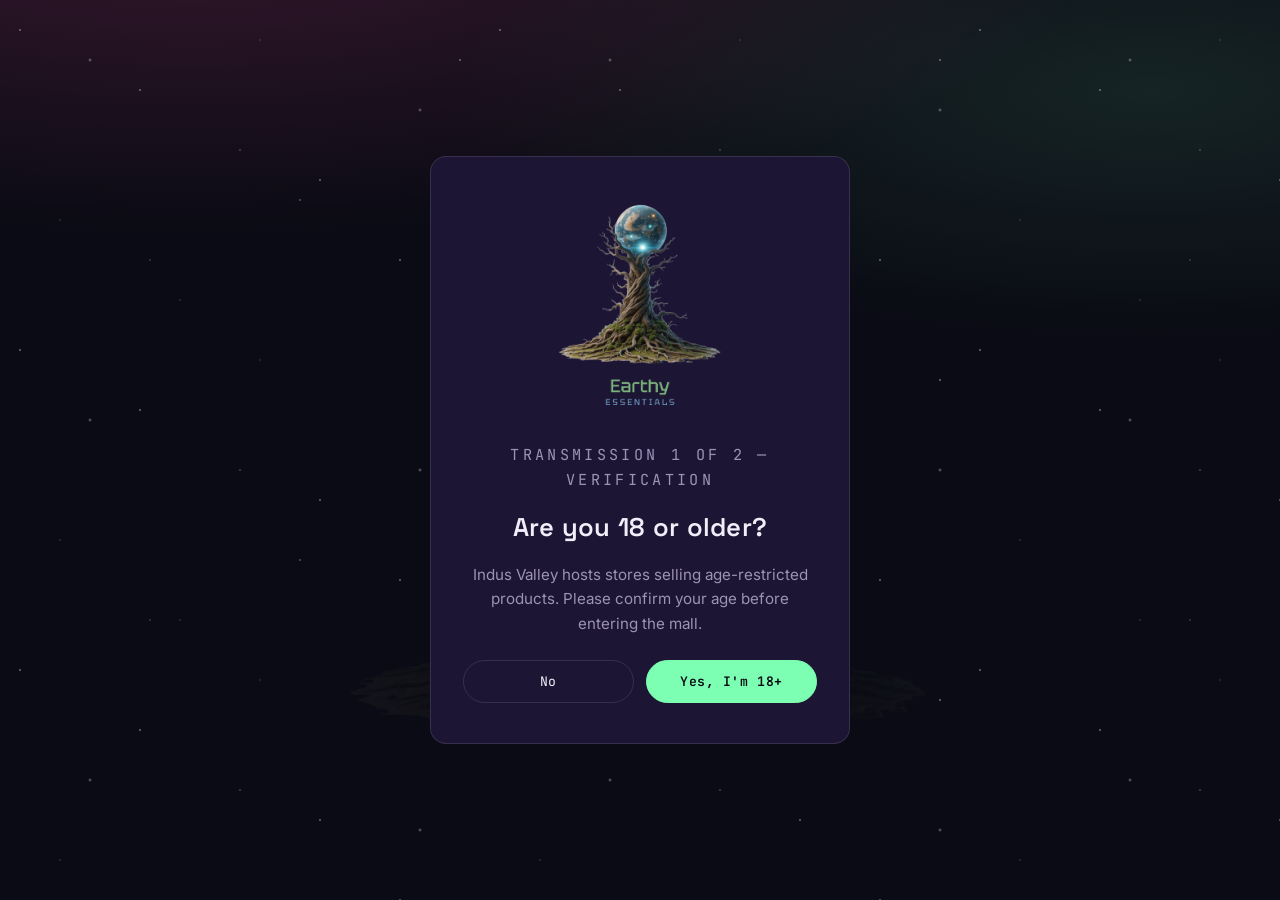
==== commit 7f5df0f2: "Add files via upload" ====
--- a/index.html
+++ b/index.html
@@ -3,26 +3,25 @@
 <head>
 <meta charset="utf-8">
 <meta name="viewport" content="width=device-width, initial-scale=1">
-<title>Earthy Essentials — Indus Valley</title>
-<meta name="description" content="Earthy Essentials: drinks, buds & bulk, edibles, vape carts, MoonSticks, cosmetics and CBD — a cosmic exploration of the 420 universe.">
+<title>Indus Valley</title>
+<meta name="description" content="Indus Valley — a digital mall of stores. Earthy Essentials is now open.">
 <link rel="preconnect" href="https://fonts.googleapis.com">
-<link href="https://fonts.googleapis.com/css2?family=Space+Grotesk:wght@500;600;700&family=Inter:wght@400;500;600&family=JetBrains+Mono:wght@400;500&family=Bangers&family=Comic+Neue:wght@400;700&display=swap" rel="stylesheet">
-<link rel="stylesheet" href="../style.css">
-<link rel="icon" type="image/png" sizes="192x192" href="../assets/favicon-192.png">
-<link rel="icon" type="image/png" sizes="64x64" href="../assets/favicon-64.png">
+<link href="https://fonts.googleapis.com/css2?family=Space+Grotesk:wght@500;600;700&family=Inter:wght@400;500;600&family=JetBrains+Mono:wght@400;500&display=swap" rel="stylesheet">
+<link rel="stylesheet" href="/style.css">
+<link rel="icon" type="image/png" sizes="192x192" href="/assets/favicon-192.png">
+<link rel="icon" type="image/png" sizes="64x64" href="/assets/favicon-64.png">
 </head>
 <body>
-
 <div class="starfield" aria-hidden="true"></div>
 <div class="starfield starfield-fast" aria-hidden="true"></div>
 
 <!-- ===================== STAGE 1: AGE VERIFICATION ===================== -->
 <section class="gate-screen" id="gateAge">
   <div class="gate-card">
-    <img class="gate-logo" src="../assets/logo-vertical-medium.png" alt="Earthy Essentials">
+    <img class="gate-logo" src="/assets/logo-vertical-medium.png" alt="Indus Valley">
     <p class="eyebrow">Transmission 1 of 2 — Verification</p>
     <h1>Are you 18 or older?</h1>
-    <p>Earthy Essentials sells cannabis and related products. Please confirm your age before we let you aboard.</p>
+    <p>Indus Valley hosts stores selling age-restricted products. Please confirm your age before entering the mall.</p>
     <div class="gate-actions">
       <button class="btn" id="ageNo">No</button>
       <button class="btn primary" id="ageYes">Yes, I'm 18+</button>
@@ -33,10 +32,9 @@
 <!-- ===================== STAGE 2: MEMBERSHIP & VERIFICATION ===================== -->
 <section class="gate-screen" id="gateMember" hidden>
   <div class="gate-card gate-card--wide">
-    <img class="gate-logo gate-logo--small" src="../assets/logo-icon-small.png" alt="Earthy Essentials">
     <p class="eyebrow">Transmission 2 of 2 — Membership</p>
     <h1>Join the crew</h1>
-    <p>New here? Fill in the membership form below. We'll email you a unique access code — you'll only be let into the store once you enter it below. Already a member? Enter your code straight away.</p>
+    <p>New here? Fill in the membership form below. We'll email you a unique access code — you'll only be let into the mall once you enter it below. Already a member? Enter your code straight away.</p>
 
     <form id="membershipForm" class="member-form">
       <div class="form-field">
@@ -66,10 +64,10 @@
 
       <div class="disclaimer-box" id="disclaimerBox" hidden>
         <h4>Membership Terms &amp; Disclaimer</h4>
-        <p>This membership form is provided for the purpose of joining Earthy Essentials as a private members' club. By submitting this form, you confirm that you are 18 years of age or older, and that all details you have provided are true and accurate to the best of your knowledge.</p>
-        <p>Membership is intended for personal, private, and responsible use in accordance with applicable law. Earthy Essentials does not encourage or condone unlawful use, sale, or distribution of any product. It remains the member's responsibility to understand and comply with the laws applicable to them in their jurisdiction.</p>
+        <p>This membership form is provided for the purpose of joining the Indus Valley club, granting access to Indus Valley's stores, including Earthy Essentials. By submitting this form, you confirm that you are 18 years of age or older, and that all details you have provided are true and accurate to the best of your knowledge.</p>
+        <p>Membership is intended for personal, private, and responsible use in accordance with applicable law. Indus Valley does not encourage or condone unlawful use, sale, or distribution of any product. It remains the member's responsibility to understand and comply with the laws applicable to them in their jurisdiction.</p>
         <p>Your information is used solely to manage your membership, verify your age, and communicate with you about your membership and any associated benefits, such as your access code or promotions. It will not be sold to third parties.</p>
-        <p>Membership may be declined or revoked at the discretion of Earthy Essentials.</p>
+        <p>Membership may be declined or revoked at the discretion of Indus Valley.</p>
       </div>
 
       <button type="submit" class="btn primary" id="memberSubmitBtn">Join the Club</button>
@@ -86,321 +84,44 @@
       <label for="accessCodeInput">Access code</label>
       <div class="access-code-row">
         <input type="text" id="accessCodeInput" placeholder="Enter the code from your verification email" autocomplete="off">
-        <button class="btn primary" id="accessCodeSubmit">Enter store</button>
+        <button class="btn primary" id="accessCodeSubmit">Enter the mall</button>
       </div>
       <p class="access-code-msg" id="accessCodeMsg" hidden></p>
     </div>
   </div>
 </section>
 
-<!-- ===================== STAGE 3: STORE ===================== -->
-<div id="storeApp" hidden>
-
-<header class="site">
-  <div class="wrap nav-row">
-    <a class="brand" href="#top"><img src="../assets/logo-vertical-medium.png" alt="Earthy Essentials" class="brand-mark"></a>
-    <nav class="header-links">
-      <a href="#learn">Garden of Balance</a>
-      <a class="back-link" href="/">← Indus Valley</a>
-    </nav>
+<!-- ===================== STAGE 3: MALL LANDING ===================== -->
+<div id="mallApp" hidden>
+  <div class="landing">
+    <p class="eyebrow landing-title-eyebrow">Indus Valley</p>
+    <h1>A digital mall, under construction</h1>
+    <p style="color:var(--dust);max-width:46ch;">The mall itself is being built. In the meantime, one store is already open for business.</p>
+
+    <div class="stores">
+      <a class="store-card" href="/earthyessentials/">
+        <span class="eyebrow">Now open</span>
+        <img src="/assets/logo-vertical-medium.png" alt="Earthy Essentials" class="store-card-logo">
+        <span class="store-card-cta">Enter the store <span class="store-card-arrow">→</span></span>
+      </a>
+    </div>
   </div>
-</header>
-
-<main id="top">
-  <section class="hero wrap">
-    <p class="eyebrow hero-eyebrow">Stardate — now boarding</p>
-    <h1>Explore the 420&nbsp;universe</h1>
-    <div class="comic-bubble">
-      <p class="tagline comic-text">Greetings, <span class="pop pop-yellow">cosmic beings</span>. We're all about helping you elevate your mind and find your <span class="pop pop-pink">happy place</span>, where all cosmic connections are made. To <span class="pop pop-blue">boldly go</span> where no <span class="pop pop-green">cannabis</span> has gone before.</p>
-    </div>
-
-    <!-- ===================== GARDEN OF BALANCE — INTERACTIVE Q&A ===================== -->
-    <section class="learn" id="learn">
-      <p class="eyebrow">Transmissions from Gaia</p>
-      <h2>The Garden of Balance</h2>
-      <p class="tagline" style="margin-left:0;margin-right:0;">Pick a guide, then pick a question — they'll answer on video.</p>
-
-      <!-- Interactive Q&A picker — hidden until real videos are uploaded.
-           Remove the "hidden" attribute below once videos/ has real .mp4 files. -->
-      <div id="learnInteractive" hidden>
-        <div class="avatar-tabs" id="avatarTabs" role="tablist" aria-label="Choose a guide"></div>
-
-        <div class="learn-panel">
-          <div class="video-frame">
-            <video id="learnVideo" controls playsinline hidden></video>
-            <div class="video-placeholder" id="learnPlaceholder">
-              <span class="play-dot">▶</span>
-              <p id="learnPlaceholderText">Select a question</p>
-            </div>
-          </div>
-          <div class="question-list" id="questionList" role="list"></div>
-        </div>
-      </div>
-
-      <div class="coming-soon-block">
-        <p class="eyebrow">Watch this space</p>
-        <p>Under construction — the guides are still filming. Check back soon.</p>
-      </div>
-    </section>
-  </section>
-
-  <div class="wrap">
-
-    <article class="category category--full" id="drinks">
-      <div class="cat-head">
-        <p class="index">01 / Waypoint</p>
-        <h2>Drinks</h2>
-        <p>Infused beverages for a smoother kind of lift — sip your way across the galaxy.</p>
-      </div>
-      <div class="media media--wide"><img src="assets/products/drinks-sodaze.jpg" alt="Sodaze infused soda cans"></div>
-      <div class="product-grid">
-        <div class="product-card">
-          <h4>Sodaze</h4>
-          <p class="variant">Infused soda can</p>
-          <p class="price">30mg &amp; 50mg cans available</p>
-        </div>
-      </div>
-    </article>
-
-    <article class="category category--full" id="papers">
-      <div class="cat-head">
-        <p class="index">02 / Waypoint</p>
-        <h2>Rolling Paper &amp; Accessories</h2>
-        <p>Everything for the ritual — papers, grinders, trays and the gear that makes it a ceremony.</p>
-      </div>
-      <div class="media media--wide"><img src="assets/products/papers-puffnpass.jpg" alt="Puff 'N Pass unbleached rolling papers with filter tips"></div>
-      <div class="product-grid">
-        <div class="product-card">
-          <h4>Puff 'N Pass</h4>
-          <p class="variant">Unbleached rolling paper + filter tips, 1¼ size</p>
-          <p class="price">40 papers &amp; 40 tips per booklet</p>
-        </div>
-      </div>
-    </article>
-
-    <article class="category category--full" id="buds">
-      <div class="cat-head">
-        <p class="index">03 / Waypoint</p>
-        <h2>Buds &amp; Bulk</h2>
-        <p>Flower by the gram or by the jar — curated strains for every kind of orbit.</p>
-      </div>
-      <div class="photo-gallery">
-        <div class="media"><img src="assets/products/buds-macro.jpg" alt="Cannabis buds"></div>
-        <div class="media"><img src="assets/products/prerolls-1.jpg" alt="Pre-rolls, bowl view"></div>
-        <div class="media"><img src="assets/products/prerolls-2.jpg" alt="Pre-rolls, bundled"></div>
-      </div>
-      <div class="product-grid">
-        <div class="product-card">
-          <h4>Flower</h4>
-          <p class="variant">By the gram</p>
-          <p class="price">From R30 per gram</p>
-        </div>
-        <div class="product-card">
-          <h4>Pre-Rolls</h4>
-          <p class="variant">Ready-rolled</p>
-          <p class="price">From R30 each</p>
-        </div>
-        <div class="product-card">
-          <h4>Bulk Deals</h4>
-          <p class="variant">Buy more, save more</p>
-          <span class="badge">Ask in-store</span>
-        </div>
-      </div>
-    </article>
-
-    <article class="category category--full" id="edibles">
-      <div class="cat-head">
-        <p class="index">04 / Waypoint</p>
-        <h2>Edibles</h2>
-        <p>Gummies, chocolates and baked goods — a slower burn for a longer journey.</p>
-        <span class="strain-tag">Available in Sativa &amp; Indica</span>
-      </div>
-      <div class="photo-gallery photo-gallery--wrap">
-        <div class="media"><img src="assets/products/edibles-gummies-1.jpg" alt="Gummies, loose and packed"></div>
-        <div class="media"><img src="assets/products/edibles-jars-2.jpg" alt="Lollies and gummies in jars"></div>
-        <div class="media"><img src="assets/products/edibles-lollies-3.jpg" alt="Lollies close-up"></div>
-        <div class="media"><img src="assets/products/edibles-bites-cookies-4.jpg" alt="Biscuit bites and cookies"></div>
-      </div>
-      <div class="product-grid">
-        <div class="product-card"><h4>Gummies (Single)</h4><p class="price">10mg each</p></div>
-        <div class="product-card"><h4>Gummie Packs</h4><p class="price">50mg per pack</p></div>
-        <div class="product-card"><h4>Lollies</h4><p class="price">30mg each</p></div>
-        <div class="product-card"><h4>Biscuit Bites</h4><p class="price">50mg per pack</p></div>
-        <div class="product-card"><h4>Cookies</h4><p class="price">50mg each</p></div>
-        <div class="product-card"><h4>Chocolates</h4><p class="price">50mg / 100mg / 250mg</p></div>
-        <div class="product-card"><h4>Muffins</h4><p class="price">100mg</p><span class="badge">On request</span></div>
-        <div class="product-card"><h4>Special Cakes</h4><span class="badge">Pre-order only</span></div>
-      </div>
-    </article>
-
-    <article class="category category--full" id="vapes">
-      <div class="cat-head">
-        <p class="index">05 / Waypoint</p>
-        <h2>Vape Carts &amp; Pens</h2>
-        <p>Discreet, portable, ready when you are — carts and pens for life in transit.</p>
-        <span class="strain-tag">Available in Sativa &amp; Indica</span>
-      </div>
-      <div class="photo-gallery photo-gallery--2">
-        <div class="media"><img src="assets/products/vape-pens.jpg" alt="Vape pens"></div>
-        <div class="media"><img src="assets/products/vape-cart.jpg" alt="1ml vape cartridge"></div>
-      </div>
-      <div class="product-grid">
-        <div class="product-card"><h4>Vape Carts</h4><p class="variant">Multiple strains</p><span class="badge">Ask in-store</span></div>
-        <div class="product-card"><h4>Vape Pens</h4><span class="badge">Ask in-store</span></div>
-      </div>
-    </article>
-
-    <article class="category category--full" id="moonsticks">
-      <div class="cat-head">
-        <p class="index">06 / Waypoint</p>
-        <h2>MoonSticks</h2>
-        <p>The house pre-roll — rolled, ready, and named for a reason.</p>
-      </div>
-      <div class="media media--wide"><img src="assets/products/moonsticks-preroll.jpg" alt="MoonSticks pre-roll in glass tube"></div>
-      <div class="product-grid">
-        <div class="product-card">
-          <h4>MoonSticks Pre-Roll</h4>
-          <p class="variant">In a glass pop-top tube</p>
-          <span class="badge">Ask in-store</span>
-        </div>
-      </div>
-    </article>
-
-    <article class="category category--full" id="cosmetics">
-      <div class="cat-head">
-        <p class="index">07 / Waypoint</p>
-        <h2>Cosmetics</h2>
-        <p>Balms, oils and topicals infused for skin and body care — all by Shanti Natural Care.</p>
-      </div>
-      <div class="photo-gallery photo-gallery--wrap">
-        <div class="media"><img src="assets/products/cosmetics-lipbalm.jpg" alt="CBD Lip Balm, Sweet Orange"></div>
-        <div class="media"><img src="assets/products/cosmetics-massage-oil.jpg" alt="CBD Massage Oil, Avocado and Wheatgerm"></div>
-        <div class="media"><img src="assets/products/cosmetics-haircare-trio.jpg" alt="CBD Shampoo, Conditioner and Hair Food"></div>
-        <div class="media"><img src="assets/products/cosmetics-soap-ylangylang.jpg" alt="CBD Healing Soap, Ylang Ylang"></div>
-        <div class="media"><img src="assets/products/cosmetics-soap-teatree.jpg" alt="CBD Healing Soap, Tea Tree"></div>
-        <div class="media"><img src="assets/products/cosmetics-soap-plain.jpg" alt="CBD Healing Soap"></div>
-        <div class="media"><img src="assets/products/cosmetics-bathbombs.jpg" alt="CBD Bath Bombs"></div>
-        <div class="media"><img src="assets/products/cosmetics-painrelief-spray.jpg" alt="CBD Pain Relief Spray, Eucalyptus and Peppermint"></div>
-        <div class="media"><img src="assets/products/cosmetics-painrelief-drops.jpg" alt="CBD Pain Relief Drops"></div>
-      </div>
-      <div class="product-grid">
-        <div class="product-card">
-          <h4>CBD Lip Balm</h4>
-          <p class="variant">Sweet Orange · 15g</p>
-          <p class="price">20mg CBD</p>
-        </div>
-        <div class="product-card">
-          <h4>CBD Massage Oil</h4>
-          <p class="variant">Avocado &amp; Wheatgerm · 50ml</p>
-          <p class="price">300mg CBD</p>
-        </div>
-        <div class="product-card">
-          <h4>CBD Shampoo</h4>
-          <p class="variant">Hempseed, Avocado &amp; Peppermint · 250ml</p>
-          <p class="price">100mg CBD</p>
-        </div>
-        <div class="product-card">
-          <h4>CBD Conditioner</h4>
-          <p class="variant">Hempseed, Avocado &amp; Peppermint · 250ml</p>
-          <p class="price">100mg CBD</p>
-        </div>
-        <div class="product-card">
-          <h4>CBD Hair Food</h4>
-          <p class="variant">Hemp &amp; Avocado · 100ml</p>
-          <p class="price">100mg CBD</p>
-        </div>
-        <div class="product-card">
-          <h4>CBD Healing Soap</h4>
-          <p class="variant">Ylang Ylang · 100g</p>
-          <p class="price">50mg CBD</p>
-        </div>
-        <div class="product-card">
-          <h4>CBD Healing Soap</h4>
-          <p class="variant">Tea Tree · 100g</p>
-          <p class="price">50mg CBD</p>
-        </div>
-        <div class="product-card">
-          <h4>CBD Healing Soap</h4>
-          <p class="variant">100g</p>
-          <p class="price">50mg CBD</p>
-        </div>
-        <div class="product-card">
-          <h4>CBD Bath Bombs</h4>
-          <span class="badge">Ask in-store</span>
-        </div>
-        <div class="product-card">
-          <h4>CBD Pain Relief Spray</h4>
-          <p class="variant">Eucalyptus &amp; Peppermint · 100ml</p>
-          <p class="price">300mg CBD</p>
-        </div>
-        <div class="product-card">
-          <h4>CBD Pain Relief Drops</h4>
-          <p class="variant">MCT Oil · 30ml, 300 drops</p>
-          <p class="price">1000mg CBD</p>
-        </div>
-      </div>
-    </article>
-
-    <article class="category category--full" id="cbd">
-      <div class="cat-head">
-        <p class="index">08 / Waypoint</p>
-        <h2>CBD Medical Products</h2>
-        <p>Non-intoxicating relief, dosed for the everyday — for wellness that stays grounded.</p>
-      </div>
-      <div class="coming-soon-block">
-        <p class="eyebrow">Landing soon</p>
-        <p>Product list and photos are being finalized — check back shortly.</p>
-      </div>
-    </article>
-
-    <div class="specials">
-      <p class="eyebrow">09 / Transmission</p>
-      <h3>Instore Specials</h3>
-      <p>Deals rotate in-store — drop by or join the crew below to hear about them first.</p>
-    </div>
-
-  </div>
-
-  <section class="membership wrap" id="membership">
-    <div id="membershipGuest">
-      <p class="eyebrow">Not a member yet?</p>
-      <h2>Join the crew</h2>
-      <p style="color:var(--dust);max-width:48ch;margin:0 auto;">May the cannabis be with you 🖖🏾 — sign up below for membership and specials.</p>
-      <div class="form-shell">
-        <iframe title="Earthy Essentials membership form" src="https://docs.google.com/forms/d/e/1FAIpQLSfAsfx447C0TPlffLOrJy-TOYILT6onqBzKuJzFfeQH8HATkQ/viewform?embedded=true" loading="lazy">Loading…</iframe>
-      </div>
-    </div>
-    <div id="membershipWelcome" hidden>
-      <p class="eyebrow">Welcome back</p>
-      <h2>You're already in the crew 🖖</h2>
-      <p style="color:var(--dust);max-width:48ch;margin:0 auto;">Member perks — like an in-store discount code — are coming in a future update. For now, enjoy the store.</p>
-    </div>
-  </section>
-</main>
-
-<footer class="site">
-  <div class="wrap">
-    Earthy Essentials — part of the <a href="/">Indus Valley</a> digital mall
-  </div>
-</footer>
-
-</div><!-- /#storeApp -->
+</div>
 
 <script>
   (function(){
     var gateAge = document.getElementById('gateAge');
     var gateMember = document.getElementById('gateMember');
-    var storeApp = document.getElementById('storeApp');
+    var mallApp = document.getElementById('mallApp');
 
     // Paste your deployed Apps Script Web App URL here once you've set it up
-    // (see DEPLOY_INSTRUCTIONS.md). Both the signup form and the access-code
-    // check use this same URL.
+    // (see DEPLOY_INSTRUCTIONS.md). Same URL as the Earthy Essentials store page.
     var APPS_SCRIPT_URL = 'https://script.google.com/macros/s/AKfycbyYl6u9whFo-Feo1aczUheKbd3rLkEs0ZjsCzrJ6P5FfqUs3s2kt-ZUOWNzQbq3-hpCgg/exec';
 
-    function showStore(){
+    function showMall(){
       gateAge.hidden = true;
       gateMember.hidden = true;
-      storeApp.hidden = false;
+      mallApp.hidden = false;
     }
     function showMemberGate(){
       gateAge.hidden = true;
@@ -414,7 +135,7 @@
     }catch(e){ ageOk = false; memberOk = false; }
 
     if(ageOk && memberOk){
-      showStore();
+      showMall();
     } else if(ageOk){
       showMemberGate();
     } // else: default state already shows gateAge
@@ -513,7 +234,7 @@
       // Keep this for testing and in-store staff emergency access.
       if(entered === 'EARTHY-2026'){
         try{ localStorage.setItem('ee_member_ok','1'); }catch(e){}
-        showStore();
+        showMall();
         return;
       }
 
@@ -526,7 +247,7 @@
         .then(function(data){
           if(data.valid){
             try{ localStorage.setItem('ee_member_ok','1'); }catch(e){}
-            showStore();
+            showMall();
           } else {
             msg.hidden = false;
             msg.textContent = "That code wasn't recognized. Make sure you've submitted the form above and wait for your verification email.";
@@ -538,7 +259,7 @@
         })
         .finally(function(){
           btn.disabled = false;
-          btn.textContent = 'Enter store';
+          btn.textContent = 'Enter the mall';
         });
     }
     document.getElementById('accessCodeSubmit').addEventListener('click', tryAccessCode);
@@ -546,141 +267,6 @@
       if(e.key === 'Enter'){ tryAccessCode(); }
     });
   })();
-
-  // ===================== Garden of Balance — Q&A data =====================
-  // To add or change content: edit this object only. Each guide has a list of
-  // {q, file} pairs — q is the question text shown as a button, file is the
-  // path to that guide's video answer once you've uploaded it to /videos/.
-  // Filenames below are placeholders — upload your real .mp4 files to match
-  // these paths (or edit the paths to match your filenames).
-  var GUIDES = {
-    gaia: {
-      label: 'Gaia',
-      role: 'Host',
-      questions: [
-        { q: 'What is the Garden of Balance?', file: '/videos/gaia/what-is-the-garden.mp4' },
-        { q: 'How do I know which guide is right for me?', file: '/videos/gaia/which-guide.mp4' },
-        { q: 'Is cannabis right for a first-timer?', file: '/videos/gaia/first-timer.mp4' }
-      ]
-    },
-    indica: {
-      label: 'Indica',
-      role: 'Rest & Ease',
-      questions: [
-        { q: 'What is Indica good for?', file: '/videos/indica/what-is-indica.mp4' },
-        { q: 'Will it help me sleep?', file: '/videos/indica/sleep.mp4' },
-        { q: 'Best time of day to use it?', file: '/videos/indica/best-time.mp4' }
-      ]
-    },
-    sativa: {
-      label: 'Sativa',
-      role: 'Energy & Focus',
-      questions: [
-        { q: 'What is Sativa good for?', file: '/videos/sativa/what-is-sativa.mp4' },
-        { q: 'Can it help with focus?', file: '/videos/sativa/focus.mp4' },
-        { q: 'Best time of day to use it?', file: '/videos/sativa/best-time.mp4' }
-      ]
-    },
-    hybrid: {
-      label: 'Hybrid',
-      role: 'Balance',
-      questions: [
-        { q: 'What is a Hybrid strain?', file: '/videos/hybrid/what-is-hybrid.mp4' },
-        { q: 'How do I choose Indica- vs Sativa-leaning?', file: '/videos/hybrid/leaning.mp4' },
-        { q: 'Good for a first-time hybrid user?', file: '/videos/hybrid/first-time.mp4' }
-      ]
-    }
-  };
-
-  (function(){
-    var tabsEl = document.getElementById('avatarTabs');
-    var listEl = document.getElementById('questionList');
-    var videoEl = document.getElementById('learnVideo');
-    var placeholderEl = document.getElementById('learnPlaceholder');
-    var placeholderText = document.getElementById('learnPlaceholderText');
-    var activeGuide = 'gaia';
-
-    function renderTabs(){
-      tabsEl.innerHTML = '';
-      Object.keys(GUIDES).forEach(function(key){
-        var g = GUIDES[key];
-        var btn = document.createElement('button');
-        btn.type = 'button';
-        btn.className = 'avatar-tab' + (key === activeGuide ? ' active' : '');
-        btn.textContent = g.label;
-        btn.setAttribute('role','tab');
-        btn.setAttribute('aria-selected', key === activeGuide ? 'true' : 'false');
-        btn.addEventListener('click', function(){
-          activeGuide = key;
-          resetPlayer();
-          renderTabs();
-          renderQuestions();
-        });
-        tabsEl.appendChild(btn);
-      });
-    }
-
-    function renderQuestions(){
-      listEl.innerHTML = '';
-      GUIDES[activeGuide].questions.forEach(function(item){
-        var btn = document.createElement('button');
-        btn.type = 'button';
-        btn.className = 'question-btn';
-        btn.textContent = item.q;
-        btn.addEventListener('click', function(){
-          playAnswer(item);
-        });
-        listEl.appendChild(btn);
-      });
-    }
-
-    function resetPlayer(){
-      videoEl.pause();
-      videoEl.removeAttribute('src');
-      videoEl.load();
-      videoEl.hidden = true;
-      placeholderEl.hidden = false;
-      placeholderText.textContent = 'Select a question';
-    }
-
-    function playAnswer(item){
-      placeholderText.textContent = 'Loading answer…';
-      videoEl.src = item.file;
-      videoEl.hidden = false;
-      placeholderEl.hidden = true;
-      videoEl.play().catch(function(){
-        // Autoplay may be blocked — that's fine, the controls are visible.
-      });
-      videoEl.onerror = function(){
-        videoEl.hidden = true;
-        placeholderEl.hidden = false;
-        placeholderText.textContent = 'Video coming soon';
-      };
-    }
-
-    renderTabs();
-    renderQuestions();
-  })();
-
-  // ===================== Bottom membership section state =====================
-  // Anyone reaching this page has already passed the access-code gate, but we
-  // keep this check so the section is ready for a future real login system
-  // (member accounts + an in-store discount code) without more rework later.
-  (function(){
-    var guest = document.getElementById('membershipGuest');
-    var welcome = document.getElementById('membershipWelcome');
-    var isMember;
-    try{ isMember = localStorage.getItem('ee_member_ok') === '1'; }
-    catch(e){ isMember = false; }
-
-    if(isMember){
-      guest.hidden = true;
-      welcome.hidden = false;
-    } else {
-      guest.hidden = false;
-      welcome.hidden = true;
-    }
-  })();
 </script>
 </body>
 </html>
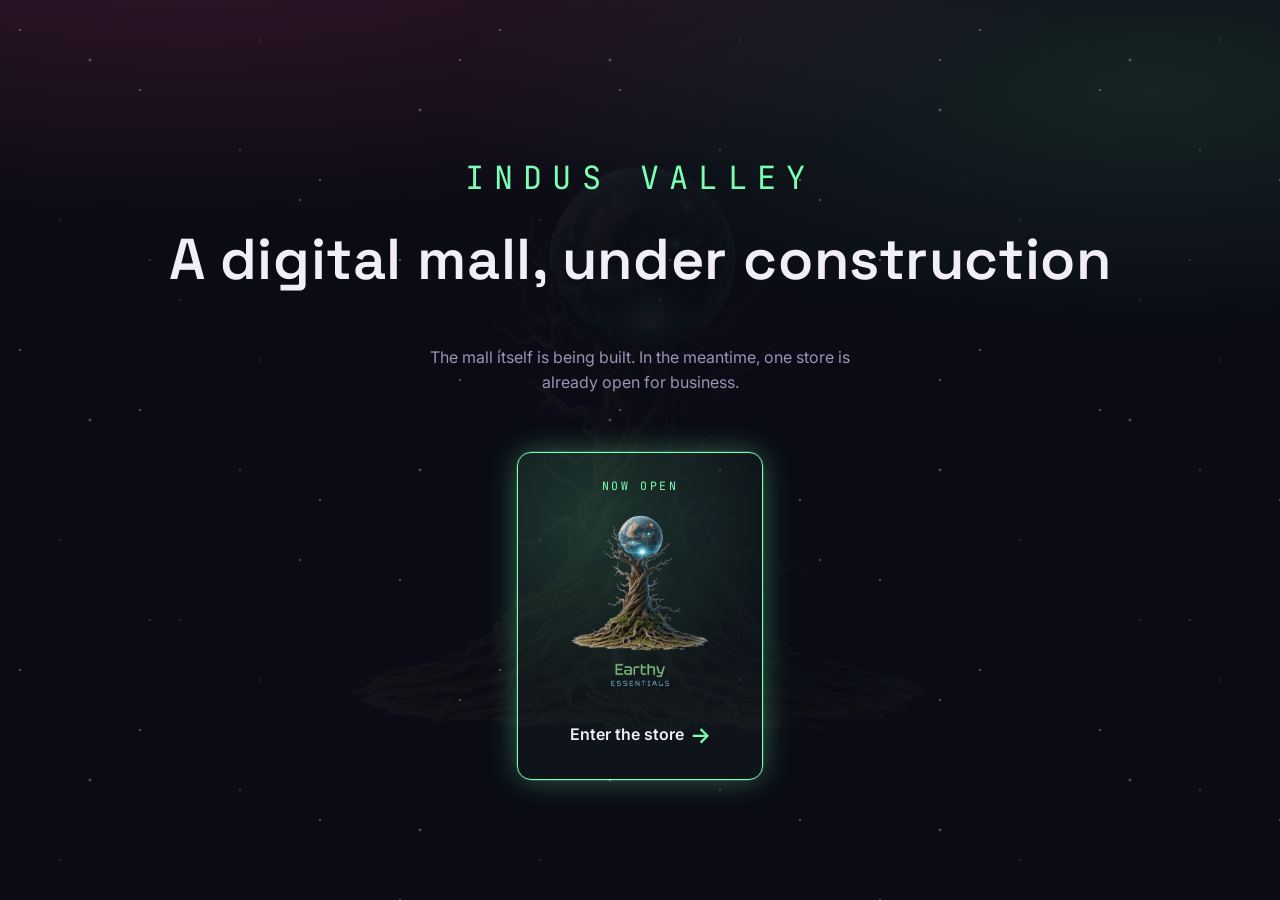
==== commit 3b987b01: "Add files via upload" ====
--- a/index.html
+++ b/index.html
@@ -15,258 +15,19 @@
 <div class="starfield" aria-hidden="true"></div>
 <div class="starfield starfield-fast" aria-hidden="true"></div>
 
-<!-- ===================== STAGE 1: AGE VERIFICATION ===================== -->
-<section class="gate-screen" id="gateAge">
-  <div class="gate-card">
-    <img class="gate-logo" src="/assets/logo-vertical-medium.png" alt="Indus Valley">
-    <p class="eyebrow">Transmission 1 of 2 — Verification</p>
-    <h1>Are you 18 or older?</h1>
-    <p>Indus Valley hosts stores selling age-restricted products. Please confirm your age before entering the mall.</p>
-    <div class="gate-actions">
-      <button class="btn" id="ageNo">No</button>
-      <button class="btn primary" id="ageYes">Yes, I'm 18+</button>
-    </div>
-  </div>
-</section>
+<div class="landing">
+  <p class="eyebrow landing-title-eyebrow">Indus Valley</p>
+  <h1>A digital mall, under construction</h1>
+  <p style="color:var(--dust);max-width:46ch;">The mall itself is being built. In the meantime, one store is already open for business.</p>
 
-<!-- ===================== STAGE 2: MEMBERSHIP & VERIFICATION ===================== -->
-<section class="gate-screen" id="gateMember" hidden>
-  <div class="gate-card gate-card--wide">
-    <p class="eyebrow">Transmission 2 of 2 — Membership</p>
-    <h1>Join the crew</h1>
-    <p>New here? Fill in the membership form below. We'll email you a unique access code — you'll only be let into the mall once you enter it below. Already a member? Enter your code straight away.</p>
-
-    <form id="membershipForm" class="member-form">
-      <div class="form-field">
-        <label for="mfName">Full name</label>
-        <input type="text" id="mfName" name="name" required autocomplete="name">
-      </div>
-      <div class="form-field">
-        <label for="mfEmail">Email address</label>
-        <input type="email" id="mfEmail" name="email" required autocomplete="email">
-      </div>
-      <div class="form-field">
-        <label for="mfPhone">Phone number</label>
-        <input type="tel" id="mfPhone" name="phone" autocomplete="tel">
-      </div>
-
-      <fieldset class="form-field">
-        <legend>Are you 18 years or older?</legend>
-        <label class="radio-option"><input type="radio" name="ageConfirm" value="yes" required> Yes</label>
-        <label class="radio-option"><input type="radio" name="ageConfirm" value="no"> No</label>
-      </fieldset>
-      <p class="age-block-msg" id="ageBlockMsg" hidden>You must be 18 or older to join. Come back when you're 18 — see you then 🌙</p>
-
-      <label class="consent-row">
-        <input type="checkbox" id="mfConsent" required>
-        <span>I confirm I am 18 or older, the details above are accurate, and I agree to the club's <button type="button" class="linklike-inline" id="disclaimerToggle">membership terms &amp; disclaimer</button>.</span>
-      </label>
-
-      <div class="disclaimer-box" id="disclaimerBox" hidden>
-        <h4>Membership Terms &amp; Disclaimer</h4>
-        <p>This membership form is provided for the purpose of joining the Indus Valley club, granting access to Indus Valley's stores, including Earthy Essentials. By submitting this form, you confirm that you are 18 years of age or older, and that all details you have provided are true and accurate to the best of your knowledge.</p>
-        <p>Membership is intended for personal, private, and responsible use in accordance with applicable law. Indus Valley does not encourage or condone unlawful use, sale, or distribution of any product. It remains the member's responsibility to understand and comply with the laws applicable to them in their jurisdiction.</p>
-        <p>Your information is used solely to manage your membership, verify your age, and communicate with you about your membership and any associated benefits, such as your access code or promotions. It will not be sold to third parties.</p>
-        <p>Membership may be declined or revoked at the discretion of Indus Valley.</p>
-      </div>
-
-      <button type="submit" class="btn primary" id="memberSubmitBtn">Join the Club</button>
-      <p class="form-msg" id="formMsg" hidden></p>
-    </form>
-
-    <div id="membershipSuccess" hidden>
-      <p class="eyebrow">Welcome</p>
-      <h2>You're in the club 🖖</h2>
-      <p style="color:var(--dust);">Check your email for your access code, then enter it below.</p>
-    </div>
-
-    <div class="access-code-block">
-      <label for="accessCodeInput">Access code</label>
-      <div class="access-code-row">
-        <input type="text" id="accessCodeInput" placeholder="Enter the code from your verification email" autocomplete="off">
-        <button class="btn primary" id="accessCodeSubmit">Enter the mall</button>
-      </div>
-      <p class="access-code-msg" id="accessCodeMsg" hidden></p>
-    </div>
-  </div>
-</section>
-
-<!-- ===================== STAGE 3: MALL LANDING ===================== -->
-<div id="mallApp" hidden>
-  <div class="landing">
-    <p class="eyebrow landing-title-eyebrow">Indus Valley</p>
-    <h1>A digital mall, under construction</h1>
-    <p style="color:var(--dust);max-width:46ch;">The mall itself is being built. In the meantime, one store is already open for business.</p>
-
-    <div class="stores">
-      <a class="store-card" href="/earthyessentials/">
-        <span class="eyebrow">Now open</span>
-        <img src="/assets/logo-vertical-medium.png" alt="Earthy Essentials" class="store-card-logo">
-        <span class="store-card-cta">Enter the store <span class="store-card-arrow">→</span></span>
-      </a>
-    </div>
+  <div class="stores">
+    <a class="store-card" href="/earthyessentials/">
+      <span class="eyebrow">Now open</span>
+      <img src="/assets/logo-vertical-medium.png" alt="Earthy Essentials" class="store-card-logo">
+      <span class="store-card-cta">Enter the store <span class="store-card-arrow">→</span></span>
+    </a>
   </div>
 </div>
 
-<script>
-  (function(){
-    var gateAge = document.getElementById('gateAge');
-    var gateMember = document.getElementById('gateMember');
-    var mallApp = document.getElementById('mallApp');
-
-    // Paste your deployed Apps Script Web App URL here once you've set it up
-    // (see DEPLOY_INSTRUCTIONS.md). Same URL as the Earthy Essentials store page.
-    var APPS_SCRIPT_URL = 'https://script.google.com/macros/s/AKfycbyYl6u9whFo-Feo1aczUheKbd3rLkEs0ZjsCzrJ6P5FfqUs3s2kt-ZUOWNzQbq3-hpCgg/exec';
-
-    function showMall(){
-      gateAge.hidden = true;
-      gateMember.hidden = true;
-      mallApp.hidden = false;
-    }
-    function showMemberGate(){
-      gateAge.hidden = true;
-      gateMember.hidden = false;
-    }
-
-    var ageOk, memberOk;
-    try{
-      ageOk = localStorage.getItem('ee_age_ok') === '1';
-      memberOk = localStorage.getItem('ee_member_ok') === '1';
-    }catch(e){ ageOk = false; memberOk = false; }
-
-    if(ageOk && memberOk){
-      showMall();
-    } else if(ageOk){
-      showMemberGate();
-    } // else: default state already shows gateAge
-
-    document.getElementById('ageYes').addEventListener('click', function(){
-      try{ localStorage.setItem('ee_age_ok','1'); }catch(e){}
-      showMemberGate();
-    });
-    document.getElementById('ageNo').addEventListener('click', function(){
-      window.location.href = 'https://www.google.com';
-    });
-
-    // ---- Membership form: age-radio guard ----
-    var ageRadios = document.querySelectorAll('input[name="ageConfirm"]');
-    var ageBlockMsg = document.getElementById('ageBlockMsg');
-    var memberSubmitBtn = document.getElementById('memberSubmitBtn');
-    ageRadios.forEach(function(radio){
-      radio.addEventListener('change', function(){
-        if(radio.value === 'no' && radio.checked){
-          ageBlockMsg.hidden = false;
-          memberSubmitBtn.disabled = true;
-        } else if(radio.value === 'yes' && radio.checked){
-          ageBlockMsg.hidden = true;
-          memberSubmitBtn.disabled = false;
-        }
-      });
-    });
-
-    // ---- Disclaimer toggle ----
-    document.getElementById('disclaimerToggle').addEventListener('click', function(){
-      var box = document.getElementById('disclaimerBox');
-      box.hidden = !box.hidden;
-    });
-
-    // ---- Membership form submit ----
-    document.getElementById('membershipForm').addEventListener('submit', function(ev){
-      ev.preventDefault();
-      var formMsg = document.getElementById('formMsg');
-      formMsg.hidden = true;
-
-      var ageValue = document.querySelector('input[name="ageConfirm"]:checked');
-      if(!ageValue || ageValue.value !== 'yes'){
-        formMsg.hidden = false;
-        formMsg.textContent = 'You must confirm you are 18 or older to join.';
-        return;
-      }
-      if(!document.getElementById('mfConsent').checked){
-        formMsg.hidden = false;
-        formMsg.textContent = 'Please agree to the membership terms to continue.';
-        return;
-      }
-
-      var payload = {
-        name: document.getElementById('mfName').value,
-        email: document.getElementById('mfEmail').value,
-        phone: document.getElementById('mfPhone').value
-      };
-
-      memberSubmitBtn.disabled = true;
-      memberSubmitBtn.textContent = 'Joining…';
-
-      fetch(APPS_SCRIPT_URL, {
-        method: 'POST',
-        headers: { 'Content-Type': 'text/plain;charset=utf-8' }, // avoids CORS preflight on Apps Script
-        body: JSON.stringify(payload)
-      })
-        .then(function(res){ return res.json(); })
-        .then(function(data){
-          if(data.success){
-            document.getElementById('membershipForm').hidden = true;
-            document.getElementById('membershipSuccess').hidden = false;
-          } else {
-            throw new Error('Signup failed');
-          }
-        })
-        .catch(function(){
-          formMsg.hidden = false;
-          formMsg.textContent = "Something went wrong submitting the form — check your connection and try again.";
-        })
-        .finally(function(){
-          memberSubmitBtn.disabled = false;
-          memberSubmitBtn.textContent = 'Join the Club';
-        });
-    });
-
-    // ---- Access code: validated live against the Apps Script sheet ----
-    function tryAccessCode(){
-      var input = document.getElementById('accessCodeInput');
-      var msg = document.getElementById('accessCodeMsg');
-      var btn = document.getElementById('accessCodeSubmit');
-      var entered = (input.value || '').trim().toUpperCase();
-
-      if(!entered){ return; }
-
-      // Staff/emergency access code — always works, doesn't touch the sheet.
-      // Keep this for testing and in-store staff emergency access.
-      if(entered === 'EARTHY-2026'){
-        try{ localStorage.setItem('ee_member_ok','1'); }catch(e){}
-        showMall();
-        return;
-      }
-
-      msg.hidden = true;
-      btn.disabled = true;
-      btn.textContent = 'Checking…';
-
-      fetch(APPS_SCRIPT_URL + '?action=validate&code=' + encodeURIComponent(entered))
-        .then(function(res){ return res.json(); })
-        .then(function(data){
-          if(data.valid){
-            try{ localStorage.setItem('ee_member_ok','1'); }catch(e){}
-            showMall();
-          } else {
-            msg.hidden = false;
-            msg.textContent = "That code wasn't recognized. Make sure you've submitted the form above and wait for your verification email.";
-          }
-        })
-        .catch(function(){
-          msg.hidden = false;
-          msg.textContent = "Couldn't check that code right now — check your connection and try again.";
-        })
-        .finally(function(){
-          btn.disabled = false;
-          btn.textContent = 'Enter the mall';
-        });
-    }
-    document.getElementById('accessCodeSubmit').addEventListener('click', tryAccessCode);
-    document.getElementById('accessCodeInput').addEventListener('keydown', function(e){
-      if(e.key === 'Enter'){ tryAccessCode(); }
-    });
-  })();
-</script>
 </body>
 </html>
--- a/style.css
+++ b/style.css
@@ -647,3 +647,33 @@
   .store-card{animation:none;}
   .store-card-arrow{animation:none;}
 }
+
+/* ---------------- Member special banner ---------------- */
+.member-special-banner{margin-top:20px;}
+.member-special-banner h3{font-size:1.1rem;margin:6px 0 0;color:var(--starlight);}
+
+/* ---------------- QR reveal modal ---------------- */
+.qr-modal{
+  position:fixed;inset:0;z-index:50;
+  background:rgba(6,6,12,0.94);
+  display:flex;align-items:center;justify-content:center;
+  padding:24px;
+}
+.qr-modal[hidden]{display:none;}
+.qr-modal-card{
+  max-width:360px;width:100%;text-align:center;
+  border:1px solid var(--hairline);
+  border-radius:16px;
+  padding:32px 28px;
+  background:var(--nebula-violet);
+}
+.qr-modal-card h2{font-size:1.2rem;margin-bottom:16px;}
+.qr-canvas{
+  background:#fff;padding:16px;border-radius:12px;
+  display:inline-flex;align-items:center;justify-content:center;
+  min-height:180px;min-width:180px;
+}
+.qr-modal-code{
+  margin-top:14px;font-family:var(--mono);font-size:0.85rem;
+  color:var(--bio-green);letter-spacing:0.05em;
+}
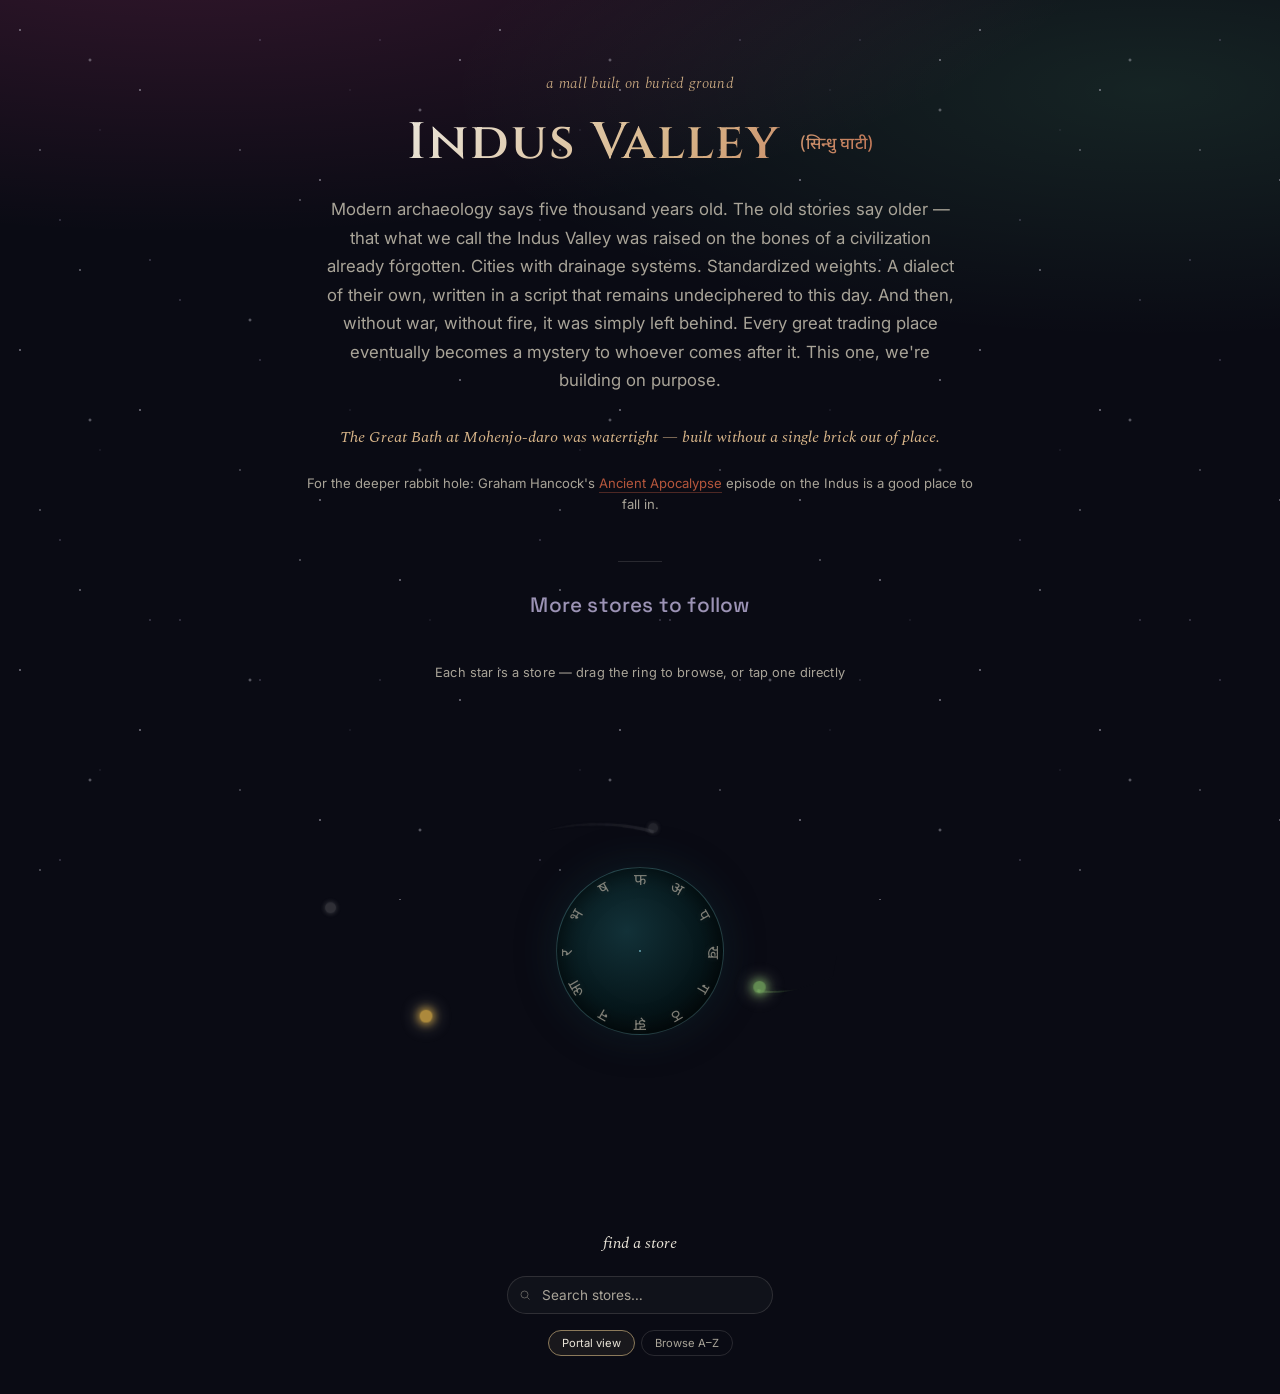
==== commit b8f15d6f: "Add files via upload" ====
--- a/index.html
+++ b/index.html
@@ -6,28 +6,457 @@
 <title>Indus Valley</title>
 <meta name="description" content="Indus Valley — a digital mall of stores. Earthy Essentials is now open.">
 <link rel="preconnect" href="https://fonts.googleapis.com">
-<link href="https://fonts.googleapis.com/css2?family=Space+Grotesk:wght@500;600;700&family=Inter:wght@400;500;600&family=JetBrains+Mono:wght@400;500&display=swap" rel="stylesheet">
+<link href="https://fonts.googleapis.com/css2?family=Space+Grotesk:wght@500;600;700&family=Inter:wght@400;500;600&family=JetBrains+Mono:wght@400;500&family=Spectral:ital,wght@0,300;0,400;0,500;0,600;0,700;1,400&family=Noto+Sans+Devanagari:wght@400;500&family=Cinzel:wght@500;600;700&display=swap" rel="stylesheet">
 <link rel="stylesheet" href="/style.css">
 <link rel="icon" type="image/png" sizes="192x192" href="/assets/favicon-192.png">
 <link rel="icon" type="image/png" sizes="64x64" href="/assets/favicon-64.png">
 </head>
 <body>
 <div class="starfield" aria-hidden="true"></div>
+<div class="starfield starfield-mid" aria-hidden="true"></div>
 <div class="starfield starfield-fast" aria-hidden="true"></div>
 
+<section class="iv-story-hero">
+  <p class="mark">a mall built on buried ground</p>
+  <h1 class="iv-brand-heading">Indus Valley <span class="iv-brand-sub iv-sanskrit-sub">(सिन्धु घाटी)</span></h1>
+  <p class="lede">
+    Modern archaeology says five thousand years old. The old stories say older — that what we call the
+    Indus Valley was raised on the bones of a civilization already forgotten. Cities with drainage systems.
+    Standardized weights. A dialect of their own, written in a script that remains undeciphered to this day.
+    And then, without war, without fire, it was simply left behind. Every great trading place eventually
+    becomes a mystery to whoever comes after it. This one, we're building on purpose.
+  </p>
+  <p class="fact-line" id="factLine">The Great Bath at Mohenjo-daro was watertight — built without a single brick out of place.</p>
+  <p class="further-reading">
+    For the deeper rabbit hole: Graham Hancock's <a href="#" target="_blank" rel="noopener">Ancient Apocalypse</a> episode on the Indus is a good place to fall in.
+  </p>
+  <div class="hero-divider"></div>
+</section>
+
 <div class="landing">
-  <p class="eyebrow landing-title-eyebrow">Indus Valley</p>
-  <h1>A digital mall, under construction</h1>
-  <p style="color:var(--dust);max-width:46ch;">The mall itself is being built. In the meantime, one store is already open for business.</p>
-
-  <div class="stores">
-    <a class="store-card" href="/earthyessentials/">
-      <span class="eyebrow">Now open</span>
-      <img src="/assets/logo-vertical-medium.png" alt="Earthy Essentials" class="store-card-logo">
-      <span class="store-card-cta">Enter the store <span class="store-card-arrow">→</span></span>
-    </a>
+  <h1>More stores to follow</h1>
+
+  <section class="portal-section">
+    <p class="portal-hint">Each star is a store — drag the ring to browse, or tap one directly</p>
+    <div class="portal-stage" id="portalStage">
+      <canvas id="trailCanvas"></canvas>
+      <div class="iv-hub">
+        <div class="hub-stage">
+          <div class="water-core">
+            <div class="ripple"></div>
+            <div class="ripple"></div>
+            <div class="ripple"></div>
+            <div class="script-ring" id="scriptRing"></div>
+            <div class="hub-label"></div>
+          </div>
+        </div>
+      </div>
+      <!-- store nodes injected by JS, positioned via canvas-matched orbit math -->
+    </div>
+
+    <div class="orbit-store-popup" id="orbitPopup" hidden>
+      <button class="orbit-popup-close" id="orbitPopupClose" aria-label="Close">×</button>
+      <span class="eyebrow" id="orbitPopupEyebrow">Now open</span>
+      <img id="orbitPopupLogo" src="" alt="" class="store-card-logo" hidden>
+      <div id="orbitPopupFallback" class="orbit-popup-fallback" hidden>
+        <div class="orbit-popup-fallback-circle" id="orbitPopupFallbackCircle"></div>
+        <p class="orbit-popup-fallback-name" id="orbitPopupFallbackName"></p>
+      </div>
+      <a class="store-card-cta orbit-popup-enter" id="orbitPopupEnter" href="#">Enter the store <span class="store-card-arrow">→</span></a>
+    </div>
+  </section>
+
+  <div class="directory-wrap">
+    <p class="directory-heading">find a store</p>
+
+    <div class="search-box">
+      <svg viewBox="0 0 24 24" fill="none" stroke="currentColor" stroke-width="2"><circle cx="11" cy="11" r="7"/><line x1="21" y1="21" x2="16.65" y2="16.65"/></svg>
+      <input type="text" id="storeSearch" placeholder="Search stores…" autocomplete="off">
+      <div class="search-results" id="searchResults"></div>
+    </div>
+
+    <div class="mode-toggle">
+      <button class="mode-btn active" id="btnPortal" type="button">Portal view</button>
+      <button class="mode-btn" id="btnAZ" type="button">Browse A–Z</button>
+    </div>
+
+    <div class="az-list" id="azList"></div>
   </div>
 </div>
 
+<script>
+  // ===================== Shared store data + directory (search/A-Z) + portal ring =====================
+  // One combined IIFE, and one single `stores` array feeding all three
+  // consumers (search, A-Z list, orbit ring) — the original design intent
+  // was to never maintain two separate lists by hand, so this keeps that
+  // promise instead of quietly reintroducing the duplication.
+  (function(){
+    var stores = [
+      { name: "Earthy Essentials", sub: "wellness & botanicals", color: "#6E9B5A", accent: "#E8B7C4", url: "/earthyessentials/", initial: "E", logo: "/assets/logo-vertical-medium.png" },
+      { name: "Lo Music", sub: "lessons, repairs, gigs", color: "#B8933F", accent: "#8B6BB0", url: "/lomusic/", initial: "L", comingSoon: true },
+      { name: "Coming Soon", sub: "reserved", url: null, placeholder: true, initial: "?", color: "#6B6B70" },
+      { name: "Coming Soon", sub: "reserved", url: null, placeholder: true, initial: "?", color: "#6B6B70" }
+    ];
+
+    function goToStore(s){
+      if(s.placeholder) return;
+      openStorePopup(s);
+    }
+
+    var popup = document.getElementById('orbitPopup');
+    var popupClose = document.getElementById('orbitPopupClose');
+    var popupEyebrow = document.getElementById('orbitPopupEyebrow');
+    var popupLogo = document.getElementById('orbitPopupLogo');
+    var popupFallback = document.getElementById('orbitPopupFallback');
+    var popupFallbackCircle = document.getElementById('orbitPopupFallbackCircle');
+    var popupFallbackName = document.getElementById('orbitPopupFallbackName');
+    var popupEnter = document.getElementById('orbitPopupEnter');
+
+    function openStorePopup(s){
+      popupEyebrow.textContent = s.comingSoon ? 'Coming soon' : 'Now open';
+      if(s.logo && !s.comingSoon){
+        popupLogo.src = s.logo;
+        popupLogo.alt = s.name;
+        popupLogo.hidden = false;
+        popupFallback.hidden = true;
+      } else {
+        popupLogo.hidden = true;
+        popupFallbackCircle.style.background = s.color;
+        popupFallbackCircle.textContent = s.initial;
+        popupFallbackName.textContent = s.name;
+        popupFallback.hidden = false;
+      }
+      if(s.comingSoon){
+        popupEnter.textContent = 'Under construction — check back soon';
+        popupEnter.removeAttribute('href');
+        popupEnter.style.cursor = 'default';
+      } else {
+        popupEnter.innerHTML = 'Enter the store <span class="store-card-arrow">→</span>';
+        popupEnter.href = s.url;
+        popupEnter.style.cursor = '';
+      }
+      popup.hidden = false;
+      portalPaused = true;
+    }
+    function closeStorePopup(){
+      popup.hidden = true;
+      portalPaused = false;
+    }
+    popupClose.addEventListener('click', closeStorePopup);
+
+    // ---------- live search ----------
+    var searchInput = document.getElementById('storeSearch');
+    var resultsBox = document.getElementById('searchResults');
+    searchInput.addEventListener('input', function(){
+      var q = searchInput.value.trim().toLowerCase();
+      resultsBox.innerHTML = '';
+      if(!q) return;
+      stores
+        .filter(function(s){ return s.name.toLowerCase().indexOf(q) !== -1; })
+        .forEach(function(s){
+          var row = document.createElement('div');
+          row.className = 'search-result';
+          row.innerHTML = '<span class="dot" style="background:' + (s.placeholder ? '#555' : s.color) + '"></span>' +
+            '<span>' + s.name + '</span>' +
+            ((s.placeholder || s.comingSoon) ? '<span class="soon">coming soon</span>' : '');
+          row.addEventListener('click', function(){ goToStore(s); });
+          resultsBox.appendChild(row);
+        });
+    });
+
+    // ---------- A-Z directory, grouped by first letter ----------
+    function renderAZList(){
+      var azListEl = document.getElementById('azList');
+      azListEl.innerHTML = '';
+
+      var sorted = stores.slice().sort(function(a, b){ return a.name.localeCompare(b.name); });
+
+      var currentLetter = null;
+      var groupEl = null;
+
+      sorted.forEach(function(s){
+        var letter = s.name.charAt(0).toUpperCase();
+        if(letter !== currentLetter){
+          currentLetter = letter;
+          groupEl = document.createElement('div');
+          groupEl.className = 'az-group';
+          groupEl.innerHTML = '<div class="az-letter">' + letter + '</div>';
+          azListEl.appendChild(groupEl);
+        }
+        var item = document.createElement('div');
+        item.className = 'az-item' + (s.placeholder ? ' placeholder' : '');
+        item.innerHTML =
+          '<div class="swatch" style="background:' + (s.placeholder ? 'transparent' : s.color) + '">' + s.initial + '</div>' +
+          '<div class="az-item-text">' +
+            '<div class="az-item-name">' + s.name + '</div>' +
+            '<div class="az-item-sub">' + s.sub + '</div>' +
+          '</div>' +
+          (s.placeholder || s.comingSoon ? '<span class="soon-tag">coming soon</span>' : '');
+        item.addEventListener('click', function(){ goToStore(s); });
+        groupEl.appendChild(item);
+      });
+    }
+    renderAZList();
+
+    // ---------- view toggle ----------
+    var btnPortal = document.getElementById('btnPortal');
+    var btnAZ = document.getElementById('btnAZ');
+    var azList = document.getElementById('azList');
+
+    btnAZ.addEventListener('click', function(){
+      btnAZ.classList.add('active');
+      btnPortal.classList.remove('active');
+      azList.classList.add('visible');
+    });
+    btnPortal.addEventListener('click', function(){
+      btnPortal.classList.add('active');
+      btnAZ.classList.remove('active');
+      azList.classList.remove('visible');
+    });
+
+    // ---------- portal ring ----------
+    // Each store follows a real Keplerian ellipse with the hub at the FOCUS
+    // (not the center) — same as an actual orbiting body. Kepler's third law
+    // governs period vs. distance (farther stores genuinely orbit slower, in
+    // the same ratio real planets do), and each store speeds up near the hub
+    // and slows down at the far point of its ellipse.
+    var stage = document.getElementById('portalStage');
+    var canvas = document.getElementById('trailCanvas');
+    var gctx = canvas.getContext('2d');
+
+    var A_BASE = 235;
+    var A_STEP = 18;
+    var ECC = [0.24, 0.34, 0.28, 0.20];
+    var SQUASH = 0.4;
+    var T_BASE = 34;
+    var LOOP_R = 34;
+    var LOOP_N = [3, 2, 4, 3];
+    var LOOP_SPEED = 0.55;
+    var TRAIL_LENGTH = 70;
+
+    var rotationOffset = 0;
+    var tClock = 0;
+    var lastTime = null;
+    var portalPaused = false;
+
+    function eccentricAnomaly(M, e){
+      var E = M;
+      for(var k = 0; k < 5; k++){
+        E = E - (E - e * Math.sin(E) - M) / (1 - e * Math.cos(E));
+      }
+      return E;
+    }
+
+    var nodeEls = stores.map(function(s, i){
+      var node = document.createElement('div');
+      node.className = 'node' + (s.placeholder ? ' placeholder' : '');
+      node.innerHTML = '<div class="node-star" style="--node-color:' + s.color + '"></div>';
+      if(!s.placeholder){
+        node.querySelector('.node-star').addEventListener('click', function(){ goToStore(s); });
+      }
+      stage.appendChild(node);
+
+      s.a = A_BASE + i * A_STEP;
+      s.e = ECC[i % ECC.length];
+      s.period = T_BASE * Math.pow(s.a / A_BASE, 1.5); // Kepler's third law: T^2 proportional to a^3
+      s.phase = i * (2 * Math.PI / stores.length);
+      s.trail = [];
+      return node;
+    });
+
+    function resizeCanvas(){
+      var rect = stage.getBoundingClientRect();
+      var dpr = window.devicePixelRatio || 1;
+      canvas.width = rect.width * dpr;
+      canvas.height = rect.height * dpr;
+      canvas.style.width = rect.width + 'px';
+      canvas.style.height = rect.height + 'px';
+      gctx.setTransform(dpr, 0, 0, dpr, 0, 0);
+    }
+    resizeCanvas();
+    window.addEventListener('resize', resizeCanvas);
+
+    function hexToRgb(hex){
+      var h = hex.replace('#','');
+      var n = parseInt(h.length === 3 ? h.split('').map(function(c){return c+c;}).join('') : h, 16);
+      return [(n>>16)&255, (n>>8)&255, n&255];
+    }
+
+    function portalFrame(timestamp){
+      if(lastTime === null) lastTime = timestamp;
+      var dt = (timestamp - lastTime) / 1000;
+      lastTime = timestamp;
+
+      if(!isDragging && !portalPaused){
+        tClock += dt;
+      }
+
+      var rect = stage.getBoundingClientRect();
+      var cx = rect.width / 2;
+      var cy = rect.height / 2;
+
+      gctx.clearRect(0, 0, rect.width, rect.height);
+      gctx.globalCompositeOperation = 'lighter';
+
+      stores.forEach(function(s, i){
+        var M = (2 * Math.PI / s.period) * tClock + s.phase;
+        var E = eccentricAnomaly(M, s.e);
+        var xOrb = s.a * (Math.cos(E) - s.e);
+        var yOrb = s.a * Math.sqrt(1 - s.e * s.e) * Math.sin(E);
+
+        var loopN = LOOP_N[i % LOOP_N.length];
+        var loopAngle = tClock * LOOP_SPEED + s.phase;
+        var loopX = LOOP_R * Math.cos(loopN * loopAngle);
+        var loopY = LOOP_R * Math.sin(loopN * loopAngle);
+
+        var cosR = Math.cos(rotationOffset);
+        var sinR = Math.sin(rotationOffset);
+        var rawX = xOrb + loopX;
+        var rawY = yOrb + loopY;
+        var x = rawX * cosR - rawY * sinR;
+        var yFlat = (rawX * sinR + rawY * cosR) * SQUASH;
+
+        var depth = Math.sin(E);
+        var scale = 0.8 + (depth + 1) / 2 * 0.3;
+        var opacity = 0.45 + (depth + 1) / 2 * 0.55;
+
+        var screenX = cx + x;
+        var screenY = cy + yFlat;
+
+        s.trail.push({ x: screenX, y: screenY, o: opacity });
+        if(s.trail.length > TRAIL_LENGTH) s.trail.shift();
+
+        if(s.trail.length > 1){
+          var rgb = hexToRgb(s.color);
+          var baseAlpha = s.placeholder ? 0.35 : 0.85;
+          gctx.shadowColor = 'rgba(' + rgb[0] + ',' + rgb[1] + ',' + rgb[2] + ',0.9)';
+          gctx.shadowBlur = s.placeholder ? 3 : 6;
+          for(var j = 1; j < s.trail.length; j++){
+            var p0 = s.trail[j-1];
+            var p1 = s.trail[j];
+            var alpha = Math.pow(j / s.trail.length, 1.6); // fade in faster near the tail, brighter near the head
+            gctx.beginPath();
+            gctx.moveTo(p0.x, p0.y);
+            gctx.lineTo(p1.x, p1.y);
+            gctx.strokeStyle = 'rgba(' + rgb[0] + ',' + rgb[1] + ',' + rgb[2] + ',' + (alpha * baseAlpha * p1.o) + ')';
+            gctx.lineWidth = 1 + alpha * 2.5;
+            gctx.stroke();
+          }
+          gctx.shadowBlur = 0;
+        }
+
+        var el = nodeEls[i];
+        el.style.transform = 'translate(' + screenX + 'px, ' + screenY + 'px) scale(' + scale + ')';
+        el.style.opacity = opacity.toFixed(2);
+        el.style.zIndex = Math.round(depth * 1000);
+      });
+
+      gctx.globalCompositeOperation = 'source-over';
+      requestAnimationFrame(portalFrame);
+    }
+    requestAnimationFrame(portalFrame);
+
+    // ---------- drag to rotate ----------
+    var isDragging = false;
+    var startX = 0;
+    var startOffset = 0;
+
+    function pointerDown(x){
+      isDragging = true;
+      startX = x;
+      startOffset = rotationOffset;
+      stage.classList.add('dragging');
+    }
+    function pointerMove(x){
+      if(!isDragging) return;
+      var delta = (x - startX) * 0.006;
+      rotationOffset = startOffset + delta;
+    }
+    function pointerUp(){
+      isDragging = false;
+      stage.classList.remove('dragging');
+    }
+
+    stage.addEventListener('mousedown', function(e){ pointerDown(e.clientX); });
+    window.addEventListener('mousemove', function(e){ pointerMove(e.clientX); });
+    window.addEventListener('mouseup', pointerUp);
+
+    stage.addEventListener('touchstart', function(e){ pointerDown(e.touches[0].clientX); }, {passive:true});
+    window.addEventListener('touchmove', function(e){ pointerMove(e.touches[0].clientX); }, {passive:true});
+    window.addEventListener('touchend', pointerUp);
+  })();
+
+  // ===================== Story hero: rotating Indus Valley facts =====================
+  // Own IIFE — facts/factIndex/factEl can't collide with the hub script's names
+  // (pool/rand/chosen/ring/etc.) or anything added later.
+  (function(){
+    var facts = [
+      "The Great Bath at Mohenjo-daro was watertight — built without a single brick out of place.",
+      "Indus Valley seals turn up in Mesopotamia, over 2,000 km away — this was a trading civilization.",
+      "No palaces, no obvious king's tomb has ever been found here — historians still argue about who was in charge.",
+      "The script on Indus seals remains undeciphered to this day.",
+      "Cities here had covered drains under nearly every street — centuries before Rome's.",
+      "The Indus script is older than Egyptian hieroglyphs and Mesopotamian cuneiform — and after a century of trying, no one has read a word of it.",
+      "Harappa alone had roughly 700 wells — clean water wasn't a luxury here, it was basic infrastructure.",
+      "There's now a $1 million prize on offer for whoever finally cracks the Indus script."
+    ];
+    var factIndex = 0;
+    var factEl = document.getElementById('factLine');
+    setInterval(function(){
+      factIndex = (factIndex + 1) % facts.length;
+      factEl.style.opacity = 0;
+      setTimeout(function(){
+        factEl.textContent = facts[factIndex];
+        factEl.style.opacity = 1;
+      }, 400);
+    }, 5000);
+  })();
+
+  // ===================== Center hub: daily Sanskrit ring =====================
+  // Wrapped in its own IIFE so pool/rand/chosen/ring/etc. can never collide
+  // with variable names in any other script block on this page.
+  (function(){
+    var pool = [
+      'अ','आ','इ','ई','उ','ऊ','ऋ','ए','ऐ','ओ','औ',
+      'क','ख','ग','घ','च','छ','ज','झ','ट','ठ','ड','ढ',
+      'ण','त','थ','द','ध','न','प','फ','ब','भ','म',
+      'य','र','ल','व','श','ष','स','ह'
+    ];
+
+    var GLYPH_COUNT = 12;
+
+    function todaySeed(){
+      var d = new Date();
+      return d.getFullYear()*10000 + (d.getMonth()+1)*100 + d.getDate();
+    }
+
+    function mulberry32(seed){
+      return function(){
+        seed |= 0; seed = (seed + 0x6D2B79F5) | 0;
+        var t = Math.imul(seed ^ (seed >>> 15), 1 | seed);
+        t = (t + Math.imul(t ^ (t >>> 7), 61 | t)) ^ t;
+        return ((t ^ (t >>> 14)) >>> 0) / 4294967296;
+      };
+    }
+
+    var rand = mulberry32(todaySeed());
+    var chosen = [];
+    var poolCopy = pool.slice();
+    for(var i = 0; i < GLYPH_COUNT; i++){
+      var idx = Math.floor(rand() * poolCopy.length);
+      chosen.push(poolCopy.splice(idx, 1)[0]);
+    }
+
+    var ring = document.getElementById('scriptRing');
+    chosen.forEach(function(ch, i){
+      var angle = (360 / GLYPH_COUNT) * i;
+      var g = document.createElement('div');
+      g.className = 'glyph';
+      g.style.transform = 'rotate(' + angle + 'deg)';
+      g.textContent = ch;
+      ring.appendChild(g);
+    });
+  })();
+</script>
 </body>
 </html>
--- a/style.css
+++ b/style.css
@@ -60,6 +60,29 @@
   z-index:0;
   pointer-events:none;
   background-image:
+    radial-gradient(1px 1px at 20px 30px, var(--dust), transparent),
+    radial-gradient(1px 1px at 140px 90px, var(--dust), transparent),
+    radial-gradient(1px 1px at 260px 40px, var(--dust), transparent),
+    radial-gradient(1px 1px at 320px 180px, var(--dust), transparent),
+    radial-gradient(1px 1px at 60px 220px, var(--dust), transparent),
+    radial-gradient(1px 1px at 400px 260px, var(--dust), transparent),
+    radial-gradient(1px 1px at 180px 300px, var(--dust), transparent),
+    radial-gradient(1px 1px at 460px 60px, var(--dust), transparent),
+    radial-gradient(1px 1px at 240px 150px, var(--dust), transparent),
+    radial-gradient(1px 1px at 100px 130px, var(--dust), transparent),
+    radial-gradient(1px 1px at 350px 90px, var(--dust), transparent),
+    radial-gradient(1px 1px at 430px 300px, var(--dust), transparent);
+  background-repeat:repeat;
+  background-size:480px 320px;
+  opacity:0.35;
+  animation:drift 70s linear infinite;
+}
+@keyframes drift{
+  from{background-position:0 0;}
+  to{background-position:-480px 320px;}
+}
+.starfield-mid{
+  background-image:
     radial-gradient(1.5px 1.5px at 20px 30px, var(--starlight), transparent),
     radial-gradient(1.5px 1.5px at 140px 90px, var(--starlight), transparent),
     radial-gradient(1px 1px at 260px 40px, var(--dust), transparent),
@@ -68,24 +91,23 @@
     radial-gradient(1.5px 1.5px at 400px 260px, var(--starlight), transparent),
     radial-gradient(1px 1px at 180px 300px, var(--dust), transparent),
     radial-gradient(1.5px 1.5px at 460px 60px, var(--starlight), transparent),
-    radial-gradient(1px 1px at 240px 150px, var(--starlight), transparent);
-  background-repeat:repeat;
+    radial-gradient(1px 1px at 240px 150px, var(--starlight), transparent),
+    radial-gradient(1.5px 1.5px at 80px 270px, var(--starlight), transparent),
+    radial-gradient(1px 1px at 380px 40px, var(--dust), transparent);
   background-size:480px 320px;
   opacity:0.6;
   animation:drift 45s linear infinite;
-}
-@keyframes drift{
-  from{background-position:0 0;}
-  to{background-position:-480px 320px;}
 }
 .starfield-fast{
   background-image:
     radial-gradient(2px 2px at 90px 60px, var(--starlight), transparent),
     radial-gradient(1.5px 1.5px at 300px 200px, var(--starlight), transparent),
     radial-gradient(2px 2px at 420px 110px, var(--starlight), transparent),
-    radial-gradient(1.5px 1.5px at 150px 260px, var(--dust), transparent);
+    radial-gradient(1.5px 1.5px at 150px 260px, var(--dust), transparent),
+    radial-gradient(2px 2px at 250px 320px, var(--starlight), transparent),
+    radial-gradient(1.5px 1.5px at 40px 150px, var(--starlight), transparent);
   background-size:520px 360px;
-  opacity:0.45;
+  opacity:0.5;
   animation:drift-fast 18s linear infinite;
 }
 @keyframes drift-fast{
@@ -95,7 +117,10 @@
 
 .wrap{position:relative;z-index:1;max-width:1080px;margin:0 auto;padding:0 24px;}
 
-body::before{
+/* Background watermark — opt-in per page via body class, so each store
+   (and eventually the mall itself) can use its own logo without affecting
+   other pages. See earthyessentials/index.html for how it's turned on. */
+body.watermark-earthy::before{
   content:"";
   position:fixed;
   top:50%;left:50%;
@@ -588,15 +613,15 @@
 
 /* Coming-soon landing (root indusvalley.earth) */
 .landing{
-  min-height:100vh;
-  display:flex;flex-direction:column;align-items:center;justify-content:center;
-  text-align:center;padding:24px;position:relative;z-index:1;
-}
-.landing h1{font-size:clamp(2.2rem,7vw,3.6rem);}
+  display:flex;flex-direction:column;align-items:center;
+  text-align:center;padding:0 24px 24px;position:relative;z-index:1;
+}
+.landing h1{font-size:clamp(1.05rem,2.2vw,1.3rem);font-weight:500;color:var(--dust);margin-top:0;}
 .landing-title-eyebrow{
-  font-size:clamp(1.4rem, 4vw, 2rem);
-  letter-spacing:0.32em;
-  margin-bottom:10px;
+  font-size:clamp(1.9rem, 5.5vw, 2.8rem);
+  font-weight:400;
+  letter-spacing:0.28em;
+  margin-bottom:14px;
 }
 .stores{
   margin-top:40px;display:flex;gap:16px;flex-wrap:wrap;justify-content:center;
@@ -677,3 +702,562 @@
   margin-top:14px;font-family:var(--mono);font-size:0.85rem;
   color:var(--bio-green);letter-spacing:0.05em;
 }
+
+/* ---------------- Staff redeem result ---------------- */
+.redeem-result{
+  margin-top:20px;padding:16px 18px;border-radius:12px;
+  font-size:0.95rem;line-height:1.5;
+}
+.redeem-result[hidden]{display:none;}
+.redeem-result--success{
+  background:rgba(124,255,178,0.12);border:1px solid var(--bio-green);color:var(--bio-green);
+}
+.redeem-result--warn{
+  background:rgba(255,210,63,0.1);border:1px solid #ffd23f;color:#ffd23f;
+}
+.redeem-result--error{
+  background:rgba(255,79,163,0.1);border:1px solid var(--plasma-pink);color:var(--plasma-pink);
+}
+
+/* ============================================================
+   Lo Music store — scoped accent palette, distinct from Earthy
+   Essentials but sharing the site's overall dark/starfield shell.
+   ============================================================ */
+.page-lomusic{
+  --lm-gold:#e8b94d;
+  --lm-violet:#9b6bd6;
+}
+.lm-artist-mark{
+  text-decoration:none;
+  display:flex;flex-direction:column;
+  line-height:1;
+}
+.lm-artist-name{
+  font-family:var(--display);
+  font-weight:700;
+  font-size:clamp(1.8rem, 4vw, 2.6rem);
+  letter-spacing:0.01em;
+  color:var(--starlight);
+  position:relative;
+  padding-bottom:8px;
+}
+.lm-artist-name::after{
+  content:"";
+  position:absolute;left:0;bottom:0;
+  width:56px;height:3px;
+  background:linear-gradient(90deg, var(--lm-gold), var(--lm-violet));
+  border-radius:2px;
+}
+.lm-artist-sub{
+  margin-top:10px;
+  font-family:var(--mono);
+  font-size:0.72rem;
+  letter-spacing:0.32em;
+  text-transform:uppercase;
+  color:var(--lm-gold);
+}
+
+/* Hero placement — her name is the dominant element on the page */
+.lm-hero-artist{margin-bottom:22px;text-align:center;}
+.lm-hero-artist .lm-artist-name{
+  display:inline-block;
+  font-size:clamp(3rem, 9vw, 5.5rem);
+}
+.lm-hero-artist .lm-artist-name::after{
+  left:50%;transform:translateX(-50%);
+  width:96px;height:4px;
+}
+.lm-hero-artist .lm-artist-sub{display:block;margin-top:16px;}
+.lm-eyebrow{color:var(--lm-gold);}
+.lm-heading{
+  font-size:clamp(2.2rem,6vw,3.8rem);
+  background:linear-gradient(120deg, var(--starlight) 25%, var(--lm-gold) 65%, var(--lm-violet) 100%);
+  -webkit-background-clip:text;background-clip:text;color:transparent;
+}
+
+.lm-services{padding:56px 0 0;border-top:1px solid var(--hairline);}
+.lm-service-grid{
+  margin-top:20px;
+  display:grid;
+  grid-template-columns:repeat(auto-fit, minmax(220px, 1fr));
+  gap:16px;
+}
+.lm-service-card{
+  border:1px solid var(--hairline);
+  border-radius:14px;
+  padding:22px 24px;
+  background:
+    radial-gradient(circle at 20% 15%, rgba(155,107,214,0.12), transparent 60%),
+    var(--nebula-violet);
+}
+.lm-service-card h3{
+  font-family:var(--display);font-size:1.05rem;margin:0 0 8px;color:var(--lm-gold);
+}
+.lm-service-card p{margin:0;color:var(--dust);font-size:0.92rem;max-width:none;}
+
+.lm-gallery, .lm-booking, .lm-shop, .lm-payment{
+  padding:56px 0 0;border-top:1px solid var(--hairline);margin-top:56px;
+}
+.lm-gallery h2, .lm-booking h2, .lm-shop h2, .lm-payment h2{
+  font-family:var(--display);font-size:1.6rem;margin:6px 0 10px;
+}
+
+.lm-calendar-shell{margin-top:20px;}
+.lm-calendar-shell iframe{height:600px;background:var(--space-black);}
+
+.lm-payment-card{
+  margin-top:20px;
+  border:1px solid var(--hairline);
+  border-radius:14px;
+  padding:24px 28px;
+  background:var(--nebula-violet);
+  max-width:440px;
+}
+.lm-payment-card p{margin:0 0 8px;color:var(--starlight);}
+.lm-payment-card p:first-child{color:var(--lm-gold);font-family:var(--display);}
+.lm-payment-line span{color:var(--dust);}
+
+.lm-note{
+  margin-top:14px;font-size:0.82rem;color:var(--plasma-pink);
+}
+
+/* ---------------- Contact section ---------------- */
+.contact-section{
+  margin-top:24px;padding-top:56px;border-top:1px solid var(--hairline);
+}
+.contact-section h2{font-family:var(--display);font-size:1.6rem;margin:6px 0 20px;}
+.contact-grid{
+  display:grid;
+  grid-template-columns:repeat(auto-fit, minmax(200px, 1fr));
+  gap:16px;
+}
+.contact-card{
+  border:1px solid var(--hairline);
+  border-radius:14px;
+  padding:20px 22px;
+  background:var(--nebula-violet);
+}
+.contact-card p{margin:0 0 6px;color:var(--starlight);font-size:0.95rem;}
+.contact-card p.eyebrow{margin-bottom:10px;}
+.contact-link{
+  display:block;margin-top:6px;
+  color:var(--bio-green);text-decoration:none;font-size:0.95rem;
+}
+.contact-link:hover{text-decoration:underline;}
+
+/* ============================================================
+   Landing page center hub — breathing water ripple + daily
+   rotating Sanskrit ring. Scoped under .iv-hub so its own color
+   tokens never touch the site's global --starlight/--dust/etc.
+   ============================================================ */
+.iv-hub{
+  --hub-void:#0A0B10;
+  --hub-starlight:#E9E4D8;
+  --hub-starlight-dim:#A9A498;
+  --hub-water:#7FC4CC;
+  display:flex;justify-content:center;
+  margin:48px 0;
+  position:relative;z-index:1;
+}
+.iv-hub .hub-stage{
+  width:280px;height:280px;
+  position:relative;
+  display:flex;align-items:center;justify-content:center;
+}
+.iv-hub .water-core{
+  width:168px;height:168px;
+  border-radius:50%;
+  position:relative;
+  overflow:hidden;
+  display:flex;align-items:center;justify-content:center;
+  background:radial-gradient(circle at 42% 38%, #123138 0%, #06171b 55%, #030a0c 80%);
+  border:1px solid rgba(127,196,204,0.25);
+  box-shadow:
+    inset 0 0 24px rgba(0,0,0,0.6),
+    0 0 40px rgba(20,60,66,0.35);
+}
+.iv-hub .ripple{
+  position:absolute;
+  border-radius:50%;
+  border:1px solid rgba(127,196,204,0.4);
+  animation:iv-hub-rippleOut 8s ease-in-out infinite;
+}
+.iv-hub .ripple:nth-child(2){animation-delay:2.7s;}
+.iv-hub .ripple:nth-child(3){animation-delay:5.4s;}
+@keyframes iv-hub-rippleOut{
+  0%{width:14px;height:14px;opacity:0.65;}
+  100%{width:160px;height:160px;opacity:0;}
+}
+.iv-hub .hub-label{
+  font-family:'Spectral', serif;
+  font-style:italic;
+  font-weight:400;
+  font-size:1.05rem;
+  color:var(--hub-starlight);
+  z-index:3;
+  letter-spacing:0.02em;
+}
+.iv-hub .script-ring{
+  position:absolute;inset:0;
+  animation:iv-hub-ringspin 90s linear infinite;
+  z-index:2;
+}
+@keyframes iv-hub-ringspin{ to{ transform:rotate(360deg); } }
+.iv-hub .glyph{
+  position:absolute;
+  top:4px;left:50%;
+  width:18px;height:18px;
+  margin-left:-9px;
+  transform-origin:50% 80px;
+  display:flex;align-items:center;justify-content:center;
+  font-family:'Noto Sans Devanagari', serif;
+  font-size:1rem;
+  color:var(--hub-starlight-dim);
+  opacity:0.75;
+  text-shadow:0 0 8px rgba(233,228,216,0.15);
+}
+@media (prefers-reduced-motion:reduce){
+  .iv-hub .ripple{animation:none;}
+  .iv-hub .script-ring{animation:none;}
+}
+
+/* ============================================================
+   Landing page story hero — "a mall built on buried ground."
+   Scoped under .iv-story-hero (NOT .hero, which the Earthy
+   Essentials page already uses with completely different rules)
+   with its own color tokens so nothing here touches the site's
+   global --starlight/--dust or the store page's .hero styling.
+   ============================================================ */
+.iv-story-hero{
+  --story-void:#0A0B10;
+  --story-starlight:#E9E4D8;
+  --story-starlight-dim:#A9A498;
+  --story-terracotta:#B5563C;
+  --story-sandstone:#D8B589;
+  --story-line:rgba(233,228,216,0.14);
+  position:relative;z-index:1;
+  max-width:720px;
+  margin:0 auto;
+  padding:8vh 24px 3vh;
+  text-align:center;
+}
+.iv-story-hero .mark{
+  font-family:'Spectral', serif;
+  font-weight:300;
+  font-style:italic;
+  font-size:0.95rem;
+  color:var(--story-sandstone);
+  letter-spacing:0.02em;
+  margin:0 0 18px;
+}
+.iv-story-hero h1{
+  font-family:'Cinzel', serif;
+  font-weight:600;
+  font-size:clamp(2.1rem, 5.4vw, 3.2rem);
+  line-height:1.15;
+  margin:0 0 22px;
+  letter-spacing:0.04em;
+  background:linear-gradient(120deg, var(--story-starlight) 15%, var(--story-sandstone) 55%, var(--story-terracotta) 100%);
+  -webkit-background-clip:text;background-clip:text;color:transparent;
+}
+.iv-brand-sub{
+  font-family:'Cinzel', serif;
+  font-weight:600;
+  font-size:0.32em;
+  letter-spacing:0.02em;
+  vertical-align:middle;
+  margin-left:0.2em;
+  display:inline-block;
+}
+.iv-sanskrit-sub{
+  font-family:'Noto Sans Devanagari', 'Cinzel', serif !important;
+  font-weight:500 !important;
+}
+.iv-story-hero p.lede{
+  font-size:1.05rem;
+  line-height:1.7;
+  color:var(--story-starlight-dim);
+  max-width:58ch;
+  margin:0 auto 30px;
+}
+.iv-story-hero .fact-line{
+  font-family:'Spectral', serif;
+  font-style:italic;
+  font-size:1rem;
+  color:var(--story-sandstone);
+  min-height:1.6em;
+  margin-bottom:22px;
+  transition:opacity 0.6s ease;
+}
+.iv-story-hero .further-reading{
+  font-size:0.82rem;
+  color:var(--story-starlight-dim);
+}
+.iv-story-hero .further-reading a{
+  color:var(--story-terracotta);
+  text-decoration:none;
+  border-bottom:1px solid rgba(181,86,60,0.4);
+  padding-bottom:1px;
+}
+.iv-story-hero .further-reading a:hover{ border-bottom-color:var(--story-terracotta); }
+.iv-story-hero .hero-divider{
+  width:44px;height:1px;
+  background:var(--story-line);
+  margin:46px auto 0;
+}
+@media (prefers-reduced-motion: reduce){
+  .iv-story-hero .fact-line{ transition:none; }
+}
+
+/* ============================================================
+   Landing page store directory — search + A-Z browse, feeds the
+   same store data the future portal ring will use. Color tokens
+   scoped under .directory-wrap (NOT bare :root) so --starlight
+   etc. here can never override the site's real global --starlight
+   token used on every other page.
+   ============================================================ */
+.directory-wrap{
+  --dir-void:#0A0B10;
+  --dir-void-2:#10121A;
+  --dir-starlight:#E9E4D8;
+  --dir-starlight-dim:#A9A498;
+  --dir-terracotta:#B5563C;
+  --dir-bronze:#8C7A5B;
+  --dir-line:rgba(233,228,216,0.14);
+  position:relative;z-index:1;
+  max-width:400px;
+  margin:0 auto;
+  padding:0 24px;
+}
+.directory-heading{
+  font-family:'Spectral', serif;
+  font-style:italic;
+  font-weight:400;
+  font-size:1.02rem;
+  text-align:center;
+  color:var(--dir-starlight);
+  margin:0 0 18px;
+}
+.search-box{position:relative;width:100%;}
+.search-box input{
+  width:100%;
+  background:var(--dir-void-2);
+  border:1px solid var(--dir-line);
+  color:var(--dir-starlight);
+  font-family:'Inter', sans-serif;
+  font-size:0.85rem;
+  padding:10px 14px 10px 34px;
+  border-radius:999px;
+  outline:none;
+  transition:border-color 0.2s ease;
+}
+.search-box input::placeholder{ color:var(--dir-starlight-dim); }
+.search-box input:focus{ border-color:var(--dir-bronze); }
+.search-box svg{
+  position:absolute;left:12px;top:50%;transform:translateY(-50%);
+  width:12px;height:12px;opacity:0.5;
+  color:var(--dir-starlight-dim);
+}
+.search-results{margin:8px 0 0;text-align:left;}
+.search-result{
+  display:flex;align-items:center;gap:10px;
+  padding:9px 4px;
+  font-size:0.88rem;
+  color:var(--dir-starlight-dim);
+  cursor:pointer;
+  border-radius:8px;
+}
+.search-result:hover{ background:rgba(233,228,216,0.05); color:var(--dir-starlight); }
+.search-result .dot{ width:8px;height:8px;border-radius:50%;flex-shrink:0; }
+.search-result .soon{ font-size:0.72rem;color:var(--dir-starlight-dim);opacity:0.6;margin-left:auto; }
+
+.mode-toggle{display:flex;justify-content:center;gap:6px;margin:16px 0 14px;}
+.mode-btn{
+  background:transparent;
+  border:1px solid var(--dir-line);
+  color:var(--dir-starlight-dim);
+  font-family:'Inter', sans-serif;
+  font-size:0.7rem;
+  padding:5px 13px;
+  border-radius:999px;
+  cursor:pointer;
+  transition:all 0.2s ease;
+}
+.mode-btn.active{
+  color:var(--dir-starlight);
+  border-color:var(--dir-bronze);
+  background:rgba(140,122,91,0.12);
+}
+.mode-btn:hover:not(.active){ color:var(--dir-starlight); }
+
+.az-list{display:none;}
+.az-list.visible{display:block;}
+.az-group{margin-bottom:18px;}
+.az-letter{
+  font-family:'Spectral', serif;
+  font-style:italic;
+  font-size:0.85rem;
+  color:var(--dir-bronze);
+  border-bottom:1px solid var(--dir-line);
+  padding-bottom:6px;
+  margin-bottom:8px;
+}
+.az-item{
+  display:flex;align-items:center;gap:12px;
+  padding:10px 4px;
+  border-radius:8px;
+  cursor:pointer;
+}
+.az-item:hover{ background:rgba(233,228,216,0.05); }
+.az-item .swatch{
+  width:30px;height:30px;
+  border-radius:50%;
+  flex-shrink:0;
+  display:flex;align-items:center;justify-content:center;
+  font-family:'Spectral', serif;
+  font-size:0.85rem;
+  color:var(--dir-void);
+}
+.az-item.placeholder .swatch{
+  background:transparent !important;
+  border:1.5px dashed var(--dir-line);
+  color:var(--dir-starlight-dim);
+}
+.az-item-text{flex:1;}
+.az-item-name{font-size:0.9rem;color:var(--dir-starlight);font-weight:500;}
+.az-item-sub{font-size:0.74rem;color:var(--dir-starlight-dim);}
+.az-item .soon-tag{font-size:0.68rem;color:var(--dir-starlight-dim);opacity:0.6;}
+
+.directory-hint{
+  text-align:center;
+  font-size:0.74rem;
+  color:var(--dir-starlight-dim);
+  opacity:0.7;
+  margin-top:26px;
+}
+
+/* ============================================================
+   Portal ring — multiple stores on real Keplerian ellipses around
+   the hub (hub at the ellipse's FOCUS, not center), drag-to-rotate,
+   glow trail per store, near/far depth via scale+opacity+z-index.
+   Tokens scoped under .portal-section, not bare :root, for the
+   same reason as the hero/directory pieces.
+   ============================================================ */
+.portal-section{
+  --portal-void:#0A0B10;
+  --portal-starlight:#E9E4D8;
+  --portal-starlight-dim:#A9A498;
+  --portal-line:rgba(233,228,216,0.14);
+  --portal-bronze:#8C7A5B;
+  position:relative;z-index:1;
+  padding:20px 24px 40px;
+  text-align:center;
+}
+.portal-hint{
+  font-size:0.8rem;
+  color:var(--portal-starlight-dim);
+  margin-bottom:28px;
+  letter-spacing:0.01em;
+}
+.portal-stage{
+  position:relative;
+  width:100%;
+  max-width:640px;
+  height:480px;
+  margin:0 auto;
+  perspective:1400px;
+  cursor:grab;
+}
+.portal-stage.dragging{ cursor:grabbing; }
+.portal-stage .iv-hub{
+  margin:0;
+  position:absolute;left:50%;top:50%;
+  transform:translate(-50%,-50%);
+  z-index:500;
+}
+#trailCanvas{
+  position:absolute;inset:0;
+  width:100%;height:100%;
+  pointer-events:none;
+}
+
+.node{
+  position:absolute;
+  left:0;top:0;
+  width:20px;
+  margin-left:-10px;
+  margin-top:-10px;
+  text-align:center;
+  backface-visibility:hidden;
+  will-change:transform, opacity;
+  pointer-events:none;
+}
+.node-star{
+  width:12px;height:12px;
+  margin:0 auto;
+  border-radius:50%;
+  background:var(--node-color, var(--portal-starlight));
+  box-shadow:0 0 8px 2px var(--node-color, var(--portal-starlight)), 0 0 18px 5px rgba(233,228,216,0.25);
+  cursor:pointer;
+  pointer-events:auto;
+  transition:transform 0.2s ease;
+}
+.node-star:hover{ transform:scale(1.5); }
+.node.placeholder .node-star{
+  box-shadow:0 0 5px 1px var(--node-color, var(--portal-line));
+  cursor:default;
+  opacity:0.6;
+}
+
+/* ---------------- Selected-store popup card (matches the static store card) ---------------- */
+.orbit-store-popup{
+  position:relative;
+  width:220px;
+  margin:24px auto 0;
+  text-align:center;
+  padding:24px 22px;
+  border-radius:16px;
+  border:1.5px solid var(--bio-green);
+  background:
+    radial-gradient(circle at 30% 20%, rgba(124,255,178,0.14), transparent 60%),
+    rgba(124,255,178,0.04);
+  box-shadow:0 0 0 1px rgba(124,255,178,0.15), 0 0 32px -4px rgba(124,255,178,0.45);
+  z-index:600;
+  animation:card-glow 2.6s ease-in-out infinite;
+}
+.orbit-store-popup[hidden]{display:none;}
+.orbit-store-popup .store-card-logo{width:120px;height:auto;margin:10px auto;}
+.orbit-popup-close{
+  position:absolute;top:8px;right:10px;
+  background:none;border:none;
+  color:var(--dust);font-size:1.3rem;line-height:1;
+  cursor:pointer;padding:4px;
+}
+.orbit-popup-close:hover{ color:var(--starlight); }
+.orbit-popup-enter{
+  display:flex;align-items:center;justify-content:center;gap:6px;
+  margin-top:10px;
+  font-family:var(--body);font-weight:600;font-size:0.95rem;
+  color:var(--starlight);text-decoration:none;
+}
+.orbit-popup-fallback{margin:14px 0;}
+.orbit-popup-fallback-circle{
+  width:70px;height:70px;margin:0 auto 10px;
+  border-radius:50%;
+  display:flex;align-items:center;justify-content:center;
+  font-family:'Spectral', serif;font-size:1.4rem;color:var(--space-black);
+}
+.orbit-popup-fallback-name{
+  font-family:var(--display);font-weight:600;color:var(--starlight);margin:0;
+}
+
+
+/* Coming-soon card override for Lo Music (gold, not the default green glow) */
+.lm-coming-soon-card{
+  border-color:#e8b94d !important;
+  background:
+    radial-gradient(circle at 30% 20%, rgba(232,185,77,0.14), transparent 60%),
+    rgba(232,185,77,0.04) !important;
+  box-shadow:0 0 0 1px rgba(232,185,77,0.15), 0 0 32px -4px rgba(232,185,77,0.45) !important;
+  animation:none !important;
+}
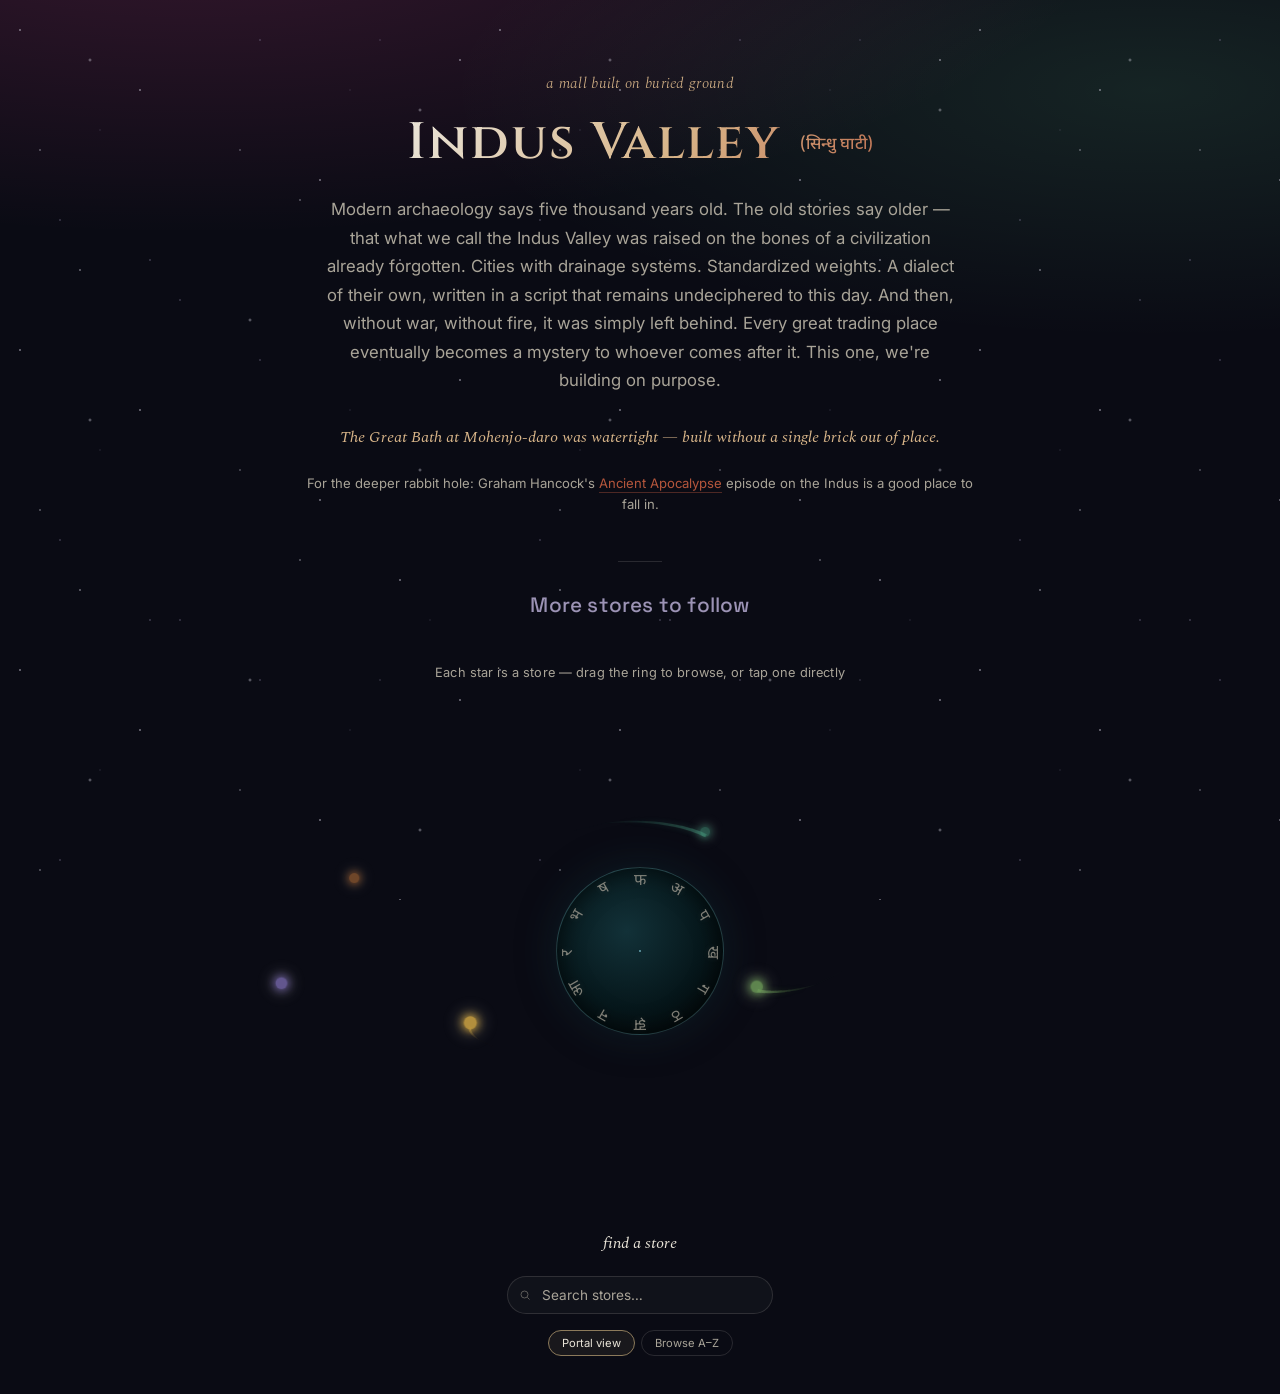
==== commit 3f68e1f4: "Add files via upload" ====
--- a/index.html
+++ b/index.html
@@ -85,18 +85,49 @@
 </div>
 
 <script>
+  // Same Apps Script URL used across the whole site.
+  var APPS_SCRIPT_URL = 'https://script.google.com/macros/s/AKfycbyYl6u9whFo-Feo1aczUheKbd3rLkEs0ZjsCzrJ6P5FfqUs3s2kt-ZUOWNzQbq3-hpCgg/exec';
+
   // ===================== Shared store data + directory (search/A-Z) + portal ring =====================
-  // One combined IIFE, and one single `stores` array feeding all three
-  // consumers (search, A-Z list, orbit ring) — the original design intent
-  // was to never maintain two separate lists by hand, so this keeps that
-  // promise instead of quietly reintroducing the duplication.
+  // Store data now comes from the Apps Script "Stores" sheet (so /admin/ can
+  // manage it without code edits) — this fallback list is only used if that
+  // fetch fails, or when opening this file locally as an offline preview
+  // with no live backend to reach.
+  var FALLBACK_STORES = [
+    { id: "earthy-essentials", name: "Earthy Essentials", sub: "wellness & botanicals", color: "#6E9B5A", initial: "E", url: "/earthyessentials/", logo: "/assets/logo-vertical-medium.png", status: "live" },
+    { id: "lo-music", name: "Lo Music", sub: "lessons, repairs, gigs", color: "#B8933F", initial: "L", url: "/lomusic/", logo: "", status: "coming-soon" },
+    { id: "relic-and-ink", name: "Relic & Ink", sub: "comics & collectibles", color: "#7A6BB0", initial: "R", url: "/relicandink/", logo: "", status: "coming-soon" },
+    { id: "earth-forge-3d", name: "Earth Forge 3D", sub: "custom 3D printing", color: "#C97B3D", initial: "F", url: "/earthforge3d/", logo: "", status: "coming-soon" },
+    { id: "chronicles-of-the-herb", name: "Chronicles of the Herb", sub: "wellness & herbal supplements", color: "#4FA88A", initial: "C", url: "/chroniclesoftheherb/", logo: "", status: "coming-soon" }
+  ];
+
+  function normalizeStore(s){
+    return {
+      id: s.id,
+      name: s.name,
+      sub: s.sub,
+      color: s.color || '#999999',
+      initial: s.initial || (s.name ? s.name.charAt(0).toUpperCase() : '?'),
+      url: s.url,
+      logo: s.logo || null,
+      comingSoon: s.status === 'coming-soon' || s.status === 'planning',
+      placeholder: s.status === 'reserved' || !s.name
+    };
+  }
+
   (function(){
-    var stores = [
-      { name: "Earthy Essentials", sub: "wellness & botanicals", color: "#6E9B5A", accent: "#E8B7C4", url: "/earthyessentials/", initial: "E", logo: "/assets/logo-vertical-medium.png" },
-      { name: "Lo Music", sub: "lessons, repairs, gigs", color: "#B8933F", accent: "#8B6BB0", url: "/lomusic/", initial: "L", comingSoon: true },
-      { name: "Coming Soon", sub: "reserved", url: null, placeholder: true, initial: "?", color: "#6B6B70" },
-      { name: "Coming Soon", sub: "reserved", url: null, placeholder: true, initial: "?", color: "#6B6B70" }
-    ];
+    fetch(APPS_SCRIPT_URL + '?action=getStores')
+      .then(function(res){ return res.json(); })
+      .then(function(data){
+        var raw = (data && data.stores && data.stores.length) ? data.stores : FALLBACK_STORES;
+        initMall(raw.map(normalizeStore));
+      })
+      .catch(function(){
+        initMall(FALLBACK_STORES.map(normalizeStore));
+      });
+  })();
+
+  function initMall(stores){
 
     function goToStore(s){
       if(s.placeholder) return;
@@ -114,6 +145,8 @@
 
     function openStorePopup(s){
       popupEyebrow.textContent = s.comingSoon ? 'Coming soon' : 'Now open';
+      // Every store shows ITS OWN logo if it has one, or ITS OWN color/initial/name
+      // as a fallback — never another store's branding.
       if(s.logo && !s.comingSoon){
         popupLogo.src = s.logo;
         popupLogo.alt = s.name;
@@ -384,7 +417,7 @@
     stage.addEventListener('touchstart', function(e){ pointerDown(e.touches[0].clientX); }, {passive:true});
     window.addEventListener('touchmove', function(e){ pointerMove(e.touches[0].clientX); }, {passive:true});
     window.addEventListener('touchend', pointerUp);
-  })();
+  }
 
   // ===================== Story hero: rotating Indus Valley facts =====================
   // Own IIFE — facts/factIndex/factEl can't collide with the hub script's names
--- a/style.css
+++ b/style.css
@@ -817,6 +817,22 @@
 .lm-payment-card p:first-child{color:var(--lm-gold);font-family:var(--display);}
 .lm-payment-line span{color:var(--dust);}
 
+.lm-pop-card{
+  margin-top:16px;
+  border:1px dashed var(--hairline);
+  border-radius:14px;
+  padding:20px 22px;
+  background:rgba(255,255,255,0.02);
+  max-width:440px;
+}
+.lm-pop-title{font-family:var(--display);color:var(--starlight);margin:0 0 6px;font-weight:600;}
+.lm-pop-text{color:var(--dust);font-size:0.9rem;margin:0 0 14px;}
+.lm-pop-links{display:flex;flex-direction:column;gap:8px;}
+.lm-pop-link{
+  color:var(--bio-green);text-decoration:none;font-size:0.92rem;
+}
+.lm-pop-link:hover{text-decoration:underline;}
+
 .lm-note{
   margin-top:14px;font-size:0.82rem;color:var(--plasma-pink);
 }
